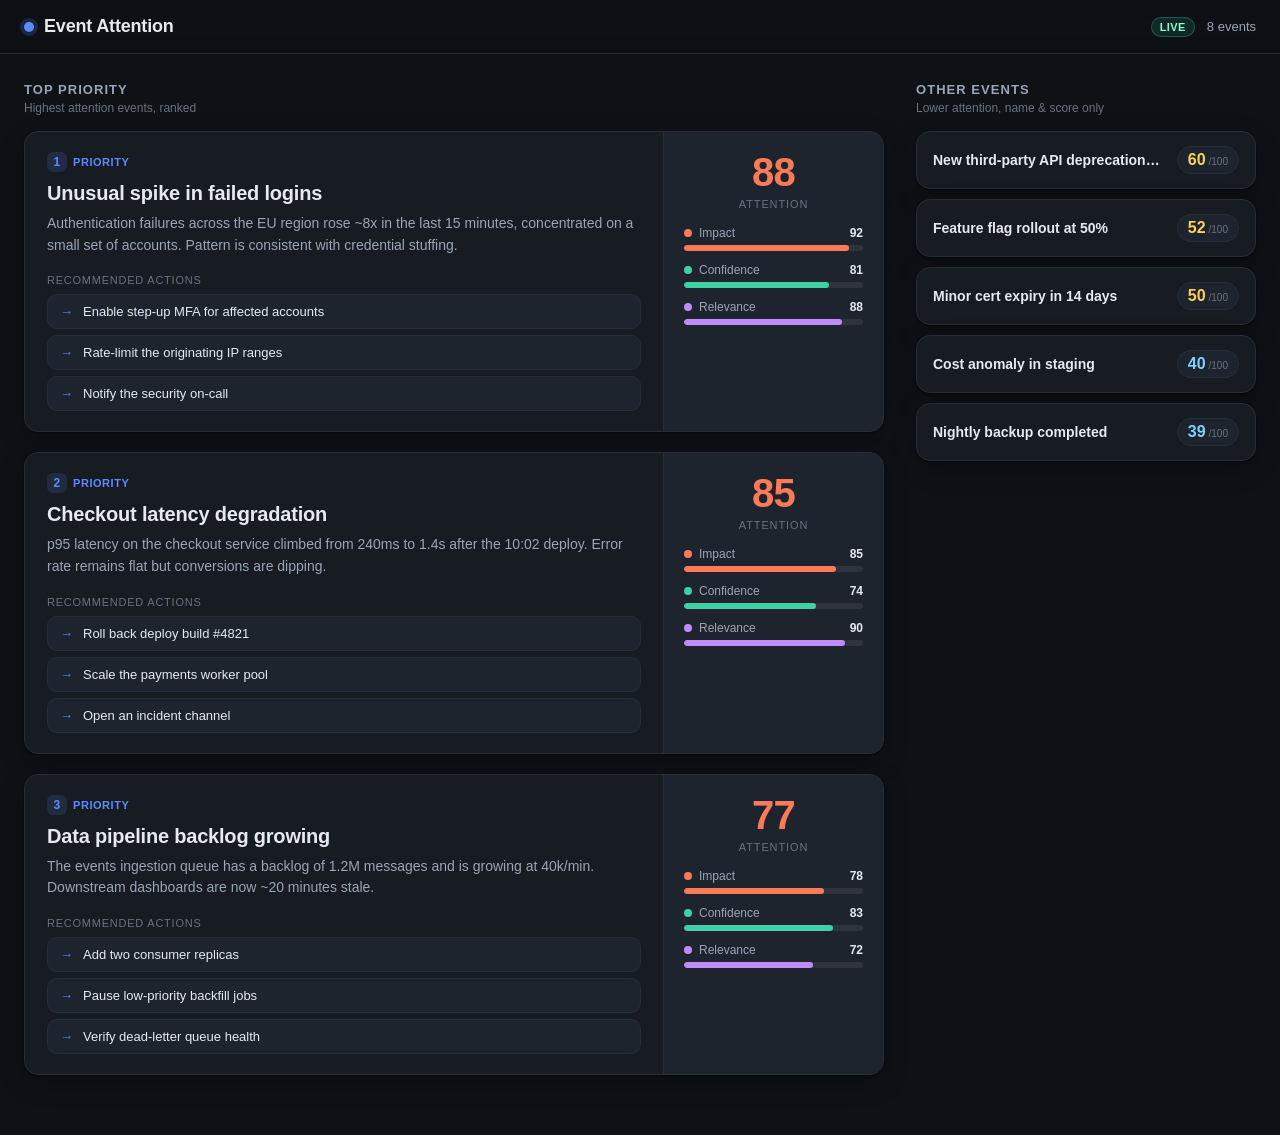
==== index.html @ 8ed77f53 "Add event attention dashboard UI skeleton - Two-column layout: top 3 events as big cards, rest as sm" ====
<!DOCTYPE html>
<html lang="en">
<head>
  <meta charset="UTF-8" />
  <meta name="viewport" content="width=device-width, initial-scale=1.0" />
  <title>Events — Attention Dashboard</title>
  <link rel="stylesheet" href="styles.css" />
</head>
<body>
  <header class="topbar">
    <div class="topbar__inner">
      <div class="brand">
        <span class="brand__dot"></span>
        <h1 class="brand__title">Event Attention</h1>
      </div>
      <div class="topbar__meta">
        <span class="chip">Live</span>
        <span class="topbar__count" id="eventCount">0 events</span>
      </div>
    </div>
  </header>

  <main class="layout" id="layout">
    <!-- Priority column: top 3 big cards -->
    <section class="priority" aria-label="Priority events">
      <div class="section-head">
        <h2 class="section-head__title">Top Priority</h2>
        <p class="section-head__sub">Highest attention events, ranked</p>
      </div>
      <div class="priority__list" id="priorityList">
        <!-- big cards injected here -->
      </div>
    </section>

    <!-- Minor column: smaller cards -->
    <aside class="minor" aria-label="Other events">
      <div class="section-head">
        <h2 class="section-head__title">Other Events</h2>
        <p class="section-head__sub">Lower attention, name &amp; score only</p>
      </div>
      <div class="minor__list" id="minorList">
        <!-- small cards injected here -->
      </div>
    </aside>
  </main>

  <script src="data.js"></script>
  <script src="app.js"></script>
</body>
</html>
---- styles.css ----
:root {
  --bg: #0e1116;
  --surface: #171b22;
  --surface-2: #1e242d;
  --border: #272e39;
  --text: #e6eaf0;
  --text-dim: #9aa5b5;
  --text-faint: #68727f;
  --accent: #5b8cff;

  /* sub-score hues */
  --impact: #ff7a59;
  --confidence: #3fd0a5;
  --relevance: #c08bff;

  --radius: 14px;
  --radius-sm: 10px;
  --gap: 20px;
  --shadow: 0 1px 2px rgba(0,0,0,.4), 0 8px 24px rgba(0,0,0,.25);
}

* { box-sizing: border-box; }

body {
  margin: 0;
  font-family: -apple-system, BlinkMacSystemFont, "Segoe UI", Roboto, Helvetica, Arial, sans-serif;
  background: var(--bg);
  color: var(--text);
  -webkit-font-smoothing: antialiased;
}

/* ---------- Top bar ---------- */
.topbar {
  position: sticky;
  top: 0;
  z-index: 10;
  background: rgba(14,17,22,.85);
  backdrop-filter: blur(10px);
  border-bottom: 1px solid var(--border);
}
.topbar__inner {
  max-width: 1280px;
  margin: 0 auto;
  padding: 16px 24px;
  display: flex;
  align-items: center;
  justify-content: space-between;
}
.brand { display: flex; align-items: center; gap: 10px; }
.brand__dot {
  width: 10px; height: 10px; border-radius: 50%;
  background: var(--accent);
  box-shadow: 0 0 0 4px rgba(91,140,255,.18);
}
.brand__title { font-size: 18px; font-weight: 650; margin: 0; letter-spacing: -.01em; }
.topbar__meta { display: flex; align-items: center; gap: 12px; }
.topbar__count { color: var(--text-dim); font-size: 13px; }
.chip {
  font-size: 11px; font-weight: 600; letter-spacing: .04em; text-transform: uppercase;
  color: #8affc9; background: rgba(63,208,165,.12);
  border: 1px solid rgba(63,208,165,.3);
  padding: 3px 8px; border-radius: 999px;
}

/* ---------- Layout ---------- */
.layout {
  max-width: 1280px;
  margin: 0 auto;
  padding: 28px 24px 60px;
  display: grid;
  grid-template-columns: 1fr 340px;
  gap: 32px;
  align-items: start;
}

.section-head { margin-bottom: 16px; }
.section-head__title { margin: 0; font-size: 13px; font-weight: 650; text-transform: uppercase; letter-spacing: .08em; color: var(--text-dim); }
.section-head__sub { margin: 4px 0 0; font-size: 12px; color: var(--text-faint); }

/* ---------- Priority big cards ---------- */
.priority__list { display: flex; flex-direction: column; gap: var(--gap); }

.card {
  background: var(--surface);
  border: 1px solid var(--border);
  border-radius: var(--radius);
  box-shadow: var(--shadow);
}

.card--big {
  display: grid;
  grid-template-columns: 1fr 220px;
  overflow: hidden;
}
.card--big:hover { border-color: #3a4556; }

.card__main { padding: 20px 22px; min-width: 0; }
.card__rank {
  display: inline-flex; align-items: center; gap: 6px;
  font-size: 11px; font-weight: 700; letter-spacing: .05em;
  color: var(--accent); margin-bottom: 10px;
}
.card__rank-num {
  width: 20px; height: 20px; border-radius: 6px;
  display: grid; place-items: center;
  background: rgba(91,140,255,.14); color: var(--accent);
  font-size: 12px;
}
.card__title { margin: 0 0 8px; font-size: 20px; font-weight: 650; letter-spacing: -.01em; }
.card__summary { margin: 0; font-size: 14px; line-height: 1.55; color: var(--text-dim); }

.actions { margin-top: 18px; }
.actions__label { font-size: 11px; text-transform: uppercase; letter-spacing: .07em; color: var(--text-faint); margin-bottom: 8px; }
.actions__list { list-style: none; margin: 0; padding: 0; display: flex; flex-direction: column; gap: 6px; }
.actions__item {
  display: flex; align-items: center; gap: 10px;
  font-size: 13px; color: var(--text);
  background: var(--surface-2);
  border: 1px solid var(--border);
  border-radius: var(--radius-sm);
  padding: 9px 12px;
}
.actions__item::before {
  content: "→"; color: var(--accent); font-weight: 700; flex: none;
}

/* ---------- Attention panel ---------- */
.attention {
  background: var(--surface-2);
  border-left: 1px solid var(--border);
  padding: 20px;
  display: flex;
  flex-direction: column;
  gap: 16px;
}
.attention__score { text-align: center; }
.attention__value { font-size: 40px; font-weight: 700; line-height: 1; letter-spacing: -.02em; }
.attention__label { font-size: 11px; text-transform: uppercase; letter-spacing: .08em; color: var(--text-faint); margin-top: 6px; }

.subscores { display: flex; flex-direction: column; gap: 12px; }
.subscore__row { display: flex; align-items: center; justify-content: space-between; font-size: 12px; margin-bottom: 5px; }
.subscore__name { color: var(--text-dim); display: flex; align-items: center; gap: 7px; }
.subscore__dot { width: 8px; height: 8px; border-radius: 50%; }
.subscore__val { font-variant-numeric: tabular-nums; color: var(--text); font-weight: 600; }
.subscore__track { height: 6px; border-radius: 999px; background: rgba(255,255,255,.07); overflow: hidden; }
.subscore__fill { height: 100%; border-radius: 999px; }

.dot-impact { background: var(--impact); }
.dot-confidence { background: var(--confidence); }
.dot-relevance { background: var(--relevance); }
.fill-impact { background: var(--impact); }
.fill-confidence { background: var(--confidence); }
.fill-relevance { background: var(--relevance); }

/* ---------- Minor small cards ---------- */
.minor__list { display: flex; flex-direction: column; gap: 10px; }
.card--small {
  display: flex;
  align-items: center;
  justify-content: space-between;
  gap: 14px;
  padding: 14px 16px;
}
.card--small:hover { border-color: #3a4556; }
.card--small__name { font-size: 14px; font-weight: 550; min-width: 0; overflow: hidden; text-overflow: ellipsis; white-space: nowrap; }
.card--small__score {
  flex: none;
  display: inline-flex; align-items: baseline; gap: 3px;
  font-weight: 700; font-size: 16px;
  padding: 4px 10px; border-radius: 999px;
  background: var(--surface-2);
  border: 1px solid var(--border);
}
.card--small__score small { font-size: 10px; color: var(--text-faint); font-weight: 500; }

/* score tone by band */
.tone-high { color: #ff7a59; }
.tone-mid { color: #ffcf5b; }
.tone-low { color: #7fd0ff; }

/* ---------- Responsive ---------- */
@media (max-width: 900px) {
  .layout { grid-template-columns: 1fr; }
  .card--big { grid-template-columns: 1fr; }
  .attention { border-left: none; border-top: 1px solid var(--border); }
  .minor { order: -1; }
}
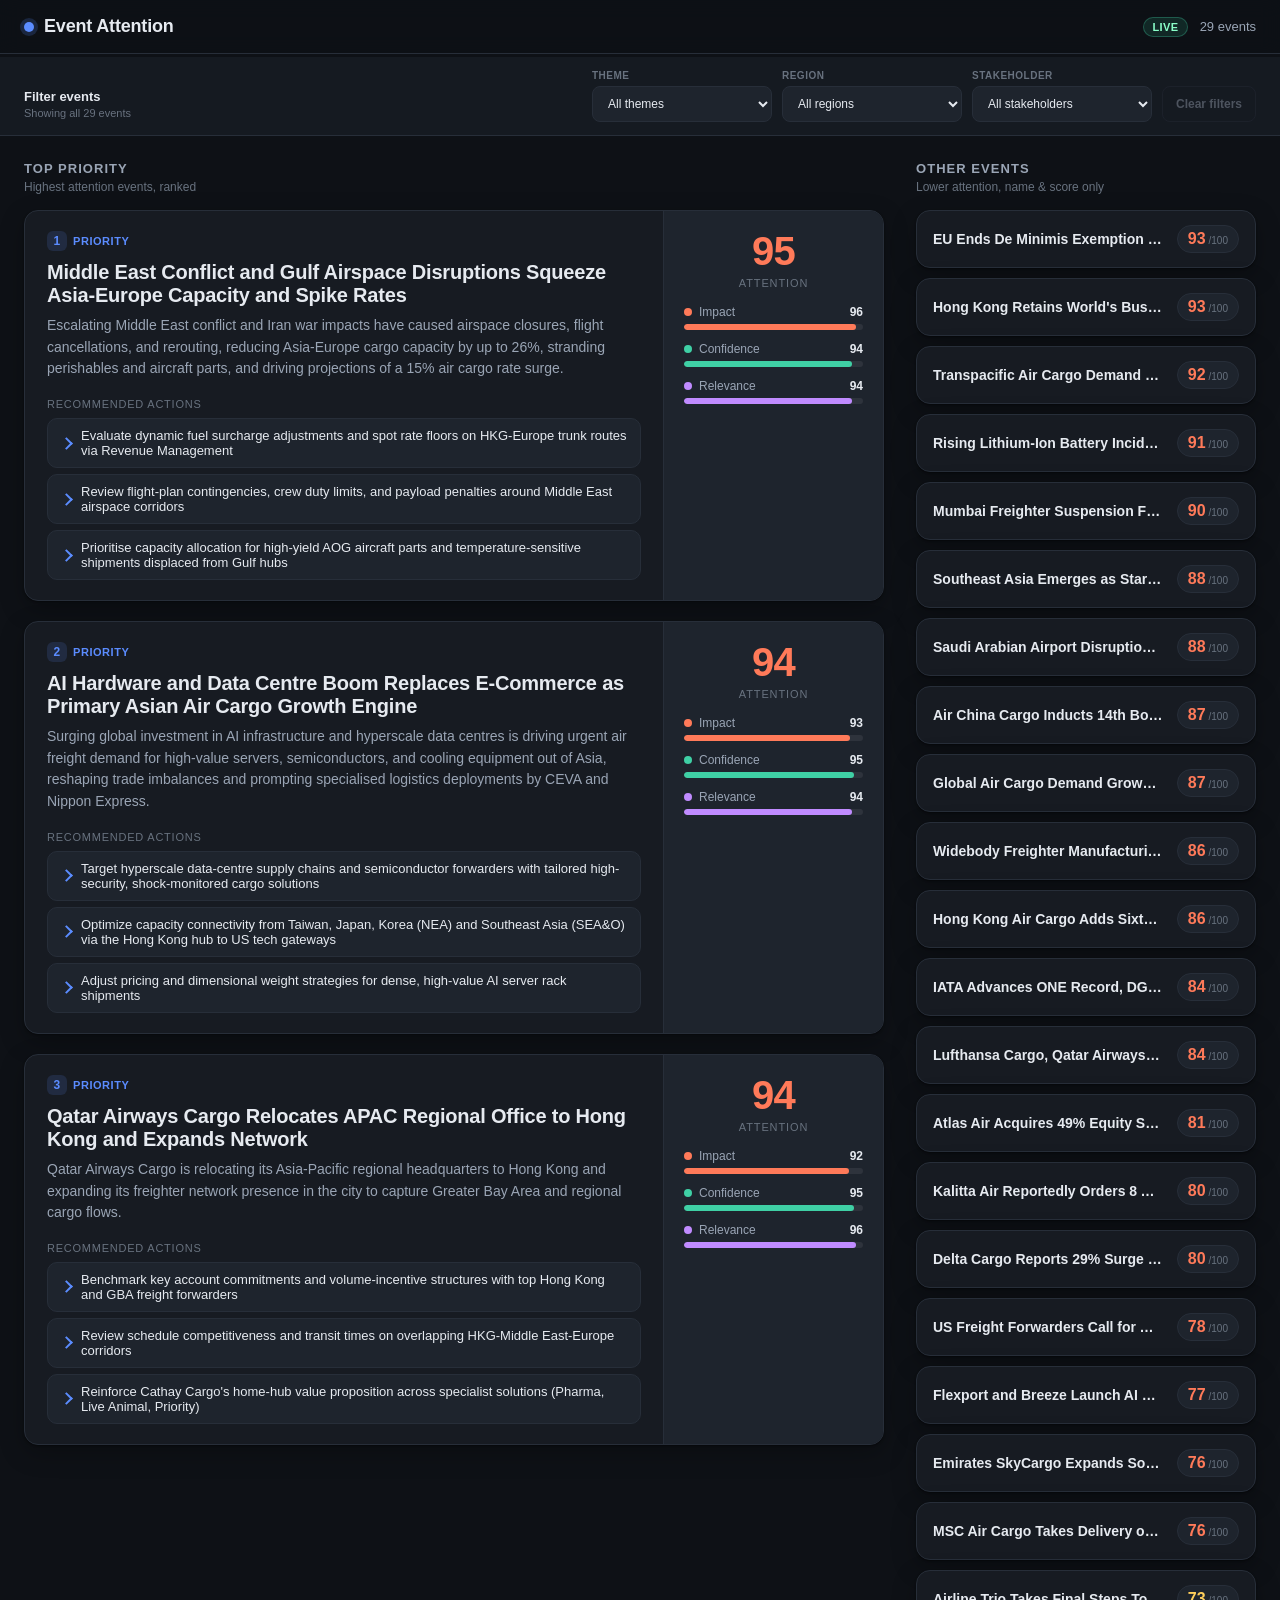
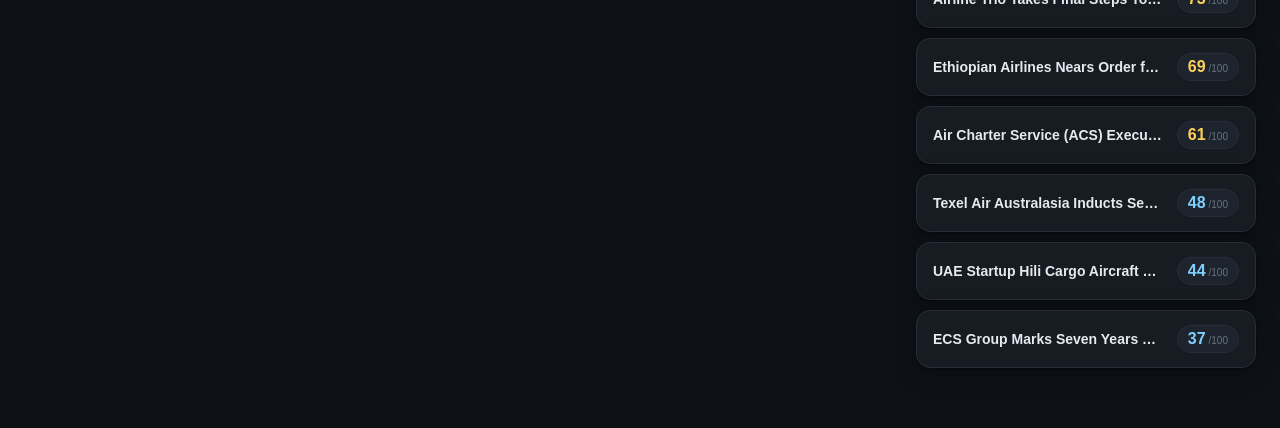
==== commit d7faa161: "Add dashboard filters and region tags" ====
--- a/index.html
+++ b/index.html
@@ -19,6 +19,36 @@
       </div>
     </div>
   </header>
+
+  <section class="filterbar" aria-label="Filter events">
+    <div class="filterbar__inner">
+      <div class="filterbar__heading">
+        <span class="filterbar__label">Filter events</span>
+        <span class="filterbar__result" id="filterResult">Showing all events</span>
+      </div>
+      <div class="filterbar__controls">
+        <label class="filter-control">
+          <span class="filter-control__label">Theme</span>
+          <select class="filter-control__select" id="themeFilter">
+            <option value="">All themes</option>
+          </select>
+        </label>
+        <label class="filter-control">
+          <span class="filter-control__label">Region</span>
+          <select class="filter-control__select" id="regionFilter">
+            <option value="">All regions</option>
+          </select>
+        </label>
+        <label class="filter-control">
+          <span class="filter-control__label">Stakeholder</span>
+          <select class="filter-control__select" id="stakeholderFilter">
+            <option value="">All stakeholders</option>
+          </select>
+        </label>
+        <button class="filter-reset" id="filterReset" type="button" disabled>Clear filters</button>
+      </div>
+    </div>
+  </section>
 
   <main class="layout" id="layout">
     <!-- Priority column: top 3 big cards -->
--- a/styles.css
+++ b/styles.css
@@ -121,7 +121,14 @@
   padding: 9px 12px;
 }
 .actions__item::before {
-  content: "→"; color: var(--accent); font-weight: 700; flex: none;
+  content: "";
+  width: 7px;
+  height: 7px;
+  margin-left: 2px;
+  border-top: 2px solid var(--accent);
+  border-right: 2px solid var(--accent);
+  transform: rotate(45deg);
+  flex: none;
 }
 
 /* ---------- Attention panel ---------- */
@@ -185,3 +192,366 @@
   .attention { border-left: none; border-top: 1px solid var(--border); }
   .minor { order: -1; }
 }
+
+/* ---------- Clickable event cards ---------- */
+.card--clickable {
+  color: inherit;
+  text-decoration: none;
+  cursor: pointer;
+  transition: border-color .18s ease, transform .18s ease, box-shadow .18s ease;
+}
+.card--clickable:hover {
+  transform: translateY(-2px);
+  box-shadow: 0 2px 4px rgba(0,0,0,.4), 0 12px 30px rgba(0,0,0,.3);
+}
+.card--clickable:focus-visible,
+.back-link:focus-visible,
+.brand--link:focus-visible,
+.source-link:focus-visible,
+.detail-button:focus-visible {
+  outline: 2px solid var(--accent);
+  outline-offset: 3px;
+}
+.brand--link { color: inherit; text-decoration: none; }
+.back-link {
+  color: var(--text-dim);
+  font-size: 13px;
+  font-weight: 600;
+  text-decoration: none;
+}
+.back-link:hover { color: var(--text); }
+
+/* ---------- Event detail page ---------- */
+.detail-page { min-height: 100vh; }
+.detail-layout {
+  max-width: 1180px;
+  margin: 0 auto;
+  padding: 40px 24px 72px;
+}
+.detail-card {
+  display: grid;
+  grid-template-columns: minmax(0, 1fr) 240px;
+  overflow: hidden;
+  background: var(--surface);
+  border: 1px solid var(--border);
+  border-radius: var(--radius);
+  box-shadow: var(--shadow);
+}
+.detail-content { padding: 34px 38px 38px; min-width: 0; }
+.detail-event-id {
+  margin: 0 0 10px;
+  color: var(--accent);
+  font-size: 11px;
+  font-weight: 700;
+  letter-spacing: .09em;
+  text-transform: uppercase;
+}
+.detail-title {
+  margin: 0;
+  max-width: 900px;
+  font-size: clamp(26px, 3vw, 38px);
+  line-height: 1.16;
+  letter-spacing: -.025em;
+}
+.detail-summary {
+  margin: 16px 0 0;
+  max-width: 850px;
+  color: var(--text-dim);
+  font-size: 16px;
+  line-height: 1.65;
+}
+.detail-columns {
+  display: grid;
+  grid-template-columns: repeat(2, minmax(0, 1fr));
+  gap: 34px;
+  margin-top: 34px;
+}
+.detail-section--wide { margin-top: 30px; }
+.detail-section__title {
+  margin: 0 0 13px;
+  color: var(--text);
+  font-size: 16px;
+  font-weight: 650;
+  letter-spacing: -.01em;
+}
+.detail-list,
+.source-list {
+  display: flex;
+  flex-direction: column;
+  gap: 10px;
+  margin: 0;
+  padding: 0;
+  list-style: none;
+}
+.detail-list__item {
+  position: relative;
+  padding-left: 25px;
+  color: var(--text-dim);
+  font-size: 14px;
+  line-height: 1.5;
+}
+.detail-list__item::before {
+  content: "";
+  position: absolute;
+}
+.detail-list--checks .detail-list__item::before {
+  left: 4px;
+  top: .08em;
+  width: 6px;
+  height: 10px;
+  border-right: 2px solid var(--accent);
+  border-bottom: 2px solid var(--accent);
+  transform: rotate(45deg);
+}
+.detail-list--actions .detail-list__item::before {
+  left: 1px;
+  top: .38em;
+  width: 7px;
+  height: 7px;
+  border-top: 2px solid var(--accent);
+  border-right: 2px solid var(--accent);
+  transform: rotate(45deg);
+}
+.stakeholder-tags { display: flex; flex-wrap: wrap; gap: 8px; }
+.stakeholder-tag {
+  padding: 6px 10px;
+  color: #bff9e8;
+  background: rgba(63,208,165,.12);
+  border: 1px solid rgba(63,208,165,.28);
+  border-radius: 999px;
+  font-size: 12px;
+  font-weight: 600;
+}
+.source-list { gap: 8px; }
+.source-list__item { line-height: 1.4; }
+.source-link {
+  color: #8eb0ff;
+  font-size: 14px;
+  text-decoration-color: rgba(142,176,255,.45);
+  text-underline-offset: 3px;
+}
+.source-link:hover { color: #b5caff; }
+.detail-scores {
+  padding: 28px 22px;
+  background: var(--surface-2);
+  border-left: 1px solid var(--border);
+}
+.detail-scores__heading {
+  padding-bottom: 10px;
+  color: var(--text-dim);
+  border-bottom: 1px solid var(--border);
+  font-size: 12px;
+  font-weight: 700;
+  letter-spacing: .08em;
+  text-align: center;
+  text-transform: uppercase;
+}
+.detail-scores__attention {
+  padding: 16px 0 24px;
+  color: var(--text);
+  font-size: 58px;
+  font-weight: 750;
+  line-height: 1;
+  letter-spacing: -.04em;
+  text-align: center;
+}
+.detail-score-row {
+  display: grid;
+  grid-template-columns: 1fr auto;
+  align-items: center;
+  gap: 12px;
+  margin-top: 14px;
+}
+.detail-score-row__label {
+  padding: 6px 9px;
+  border-radius: 6px;
+  color: #fff;
+  font-size: 11px;
+  font-weight: 700;
+  text-align: center;
+}
+.detail-score-row__label--impact { background: #2e8b83; }
+.detail-score-row__label--relevance { background: #9f2940; }
+.detail-score-row__label--confidence { background: #a8925e; }
+.detail-score-row__value {
+  min-width: 34px;
+  font-size: 25px;
+  font-variant-numeric: tabular-nums;
+  text-align: right;
+}
+.detail-empty {
+  display: block;
+  padding: 38px;
+}
+.detail-button {
+  display: inline-flex;
+  margin-top: 22px;
+  padding: 10px 14px;
+  color: #fff;
+  background: var(--accent);
+  border-radius: 8px;
+  font-size: 13px;
+  font-weight: 650;
+  text-decoration: none;
+}
+
+@media (max-width: 760px) {
+  .detail-layout { padding: 24px 16px 48px; }
+  .detail-card { grid-template-columns: 1fr; }
+  .detail-content { padding: 26px 22px 30px; }
+  .detail-columns { grid-template-columns: 1fr; gap: 26px; }
+  .detail-scores {
+    border-top: 1px solid var(--border);
+    border-left: none;
+  }
+  .detail-scores__attention { font-size: 50px; }
+}
+
+/* ---------- Dashboard filters ---------- */
+.filterbar {
+  position: sticky;
+  top: 57px;
+  z-index: 9;
+  background: rgba(23,27,34,.94);
+  border-bottom: 1px solid var(--border);
+  backdrop-filter: blur(10px);
+}
+.filterbar__inner {
+  max-width: 1280px;
+  margin: 0 auto;
+  padding: 13px 24px;
+  display: flex;
+  align-items: end;
+  justify-content: space-between;
+  gap: 24px;
+}
+.filterbar__heading {
+  display: flex;
+  flex-direction: column;
+  gap: 3px;
+  flex: none;
+  padding-bottom: 3px;
+}
+.filterbar__label {
+  color: var(--text);
+  font-size: 13px;
+  font-weight: 650;
+}
+.filterbar__result {
+  color: var(--text-faint);
+  font-size: 11px;
+}
+.filterbar__controls {
+  display: flex;
+  align-items: end;
+  justify-content: flex-end;
+  gap: 10px;
+  min-width: 0;
+}
+.filter-control {
+  display: flex;
+  flex-direction: column;
+  gap: 5px;
+}
+.filter-control__label {
+  color: var(--text-faint);
+  font-size: 10px;
+  font-weight: 650;
+  letter-spacing: .05em;
+  text-transform: uppercase;
+}
+.filter-control__select {
+  width: 180px;
+  height: 36px;
+  padding: 0 32px 0 11px;
+  color: var(--text);
+  background: var(--surface-2);
+  border: 1px solid var(--border);
+  border-radius: 8px;
+  font: inherit;
+  font-size: 12px;
+}
+.filter-control__select:hover { border-color: #3a4556; }
+.filter-control__select:focus-visible,
+.filter-reset:focus-visible {
+  outline: 2px solid var(--accent);
+  outline-offset: 2px;
+}
+.filter-reset {
+  height: 36px;
+  padding: 0 13px;
+  color: var(--text-dim);
+  background: transparent;
+  border: 1px solid var(--border);
+  border-radius: 8px;
+  font-size: 12px;
+  font-weight: 600;
+  cursor: pointer;
+}
+.filter-reset:hover:not(:disabled) {
+  color: var(--text);
+  border-color: #3a4556;
+}
+.filter-reset:disabled {
+  opacity: .42;
+  cursor: default;
+}
+.filter-empty {
+  margin: 0;
+  padding: 28px;
+  color: var(--text-dim);
+  background: var(--surface);
+  border: 1px solid var(--border);
+  border-radius: var(--radius);
+  text-align: center;
+}
+
+/* ---------- Detail region tags ---------- */
+.detail-regions {
+  display: flex;
+  align-items: center;
+  flex-wrap: wrap;
+  gap: 10px;
+  margin-top: 20px;
+}
+.detail-regions__label {
+  color: var(--text-faint);
+  font-size: 10px;
+  font-weight: 700;
+  letter-spacing: .07em;
+  text-transform: uppercase;
+}
+.region-tags { display: flex; flex-wrap: wrap; gap: 7px; }
+.region-tag {
+  padding: 5px 9px;
+  color: #b8caff;
+  background: rgba(91,140,255,.11);
+  border: 1px solid rgba(91,140,255,.28);
+  border-radius: 999px;
+  font-size: 11px;
+  font-weight: 650;
+}
+
+@media (max-width: 1050px) {
+  .filterbar__inner { align-items: stretch; flex-direction: column; gap: 10px; }
+  .filterbar__heading { flex-direction: row; align-items: baseline; justify-content: space-between; }
+  .filterbar__controls { justify-content: stretch; }
+  .filter-control { flex: 1; min-width: 0; }
+  .filter-control__select { width: 100%; }
+}
+
+@media (max-width: 680px) {
+  .filterbar { position: static; }
+  .filterbar__controls { display: grid; grid-template-columns: 1fr 1fr; }
+  .filter-control:last-of-type { grid-column: 1 / -1; }
+  .filter-reset { grid-column: 1 / -1; }
+}
+
+/* Keep long event titles from widening responsive grid tracks. */
+.priority,
+.minor,
+.card--big { min-width: 0; }
+
+@media (max-width: 900px) {
+  .layout { grid-template-columns: minmax(0, 1fr); }
+}
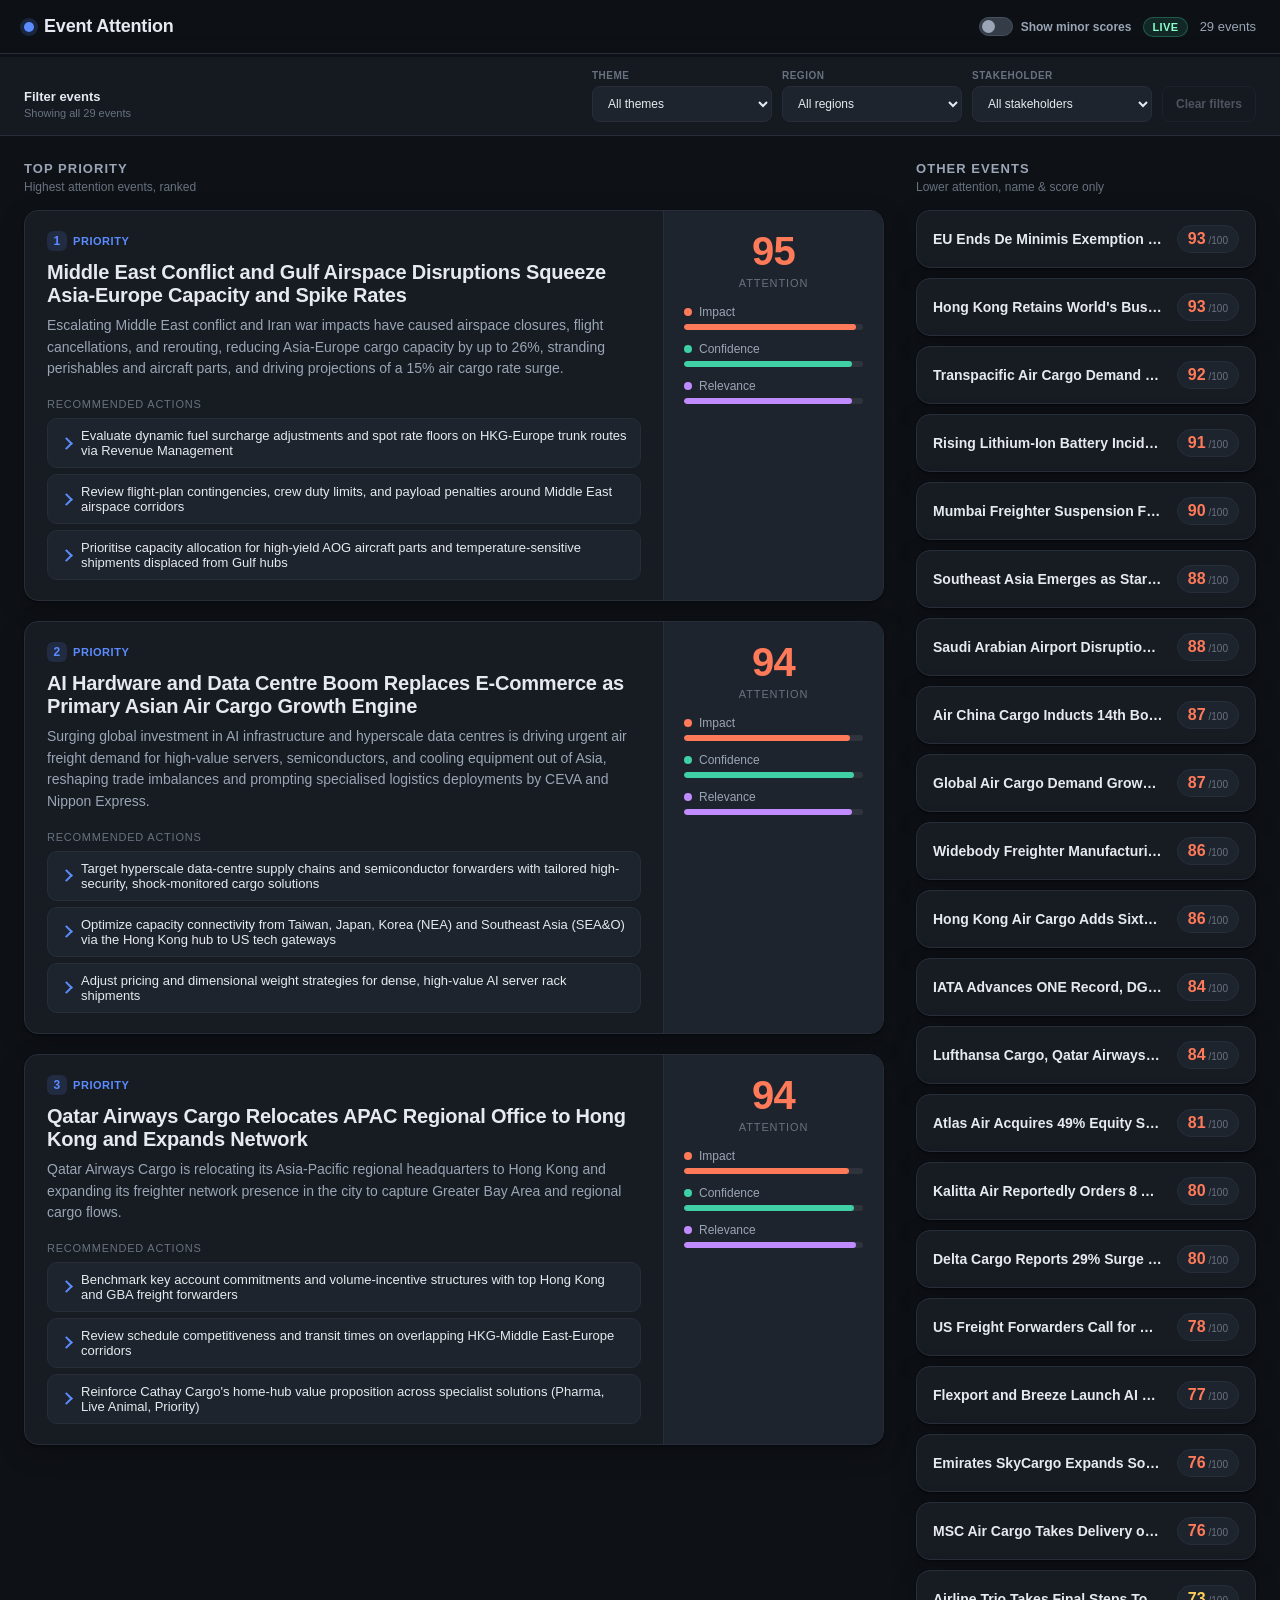
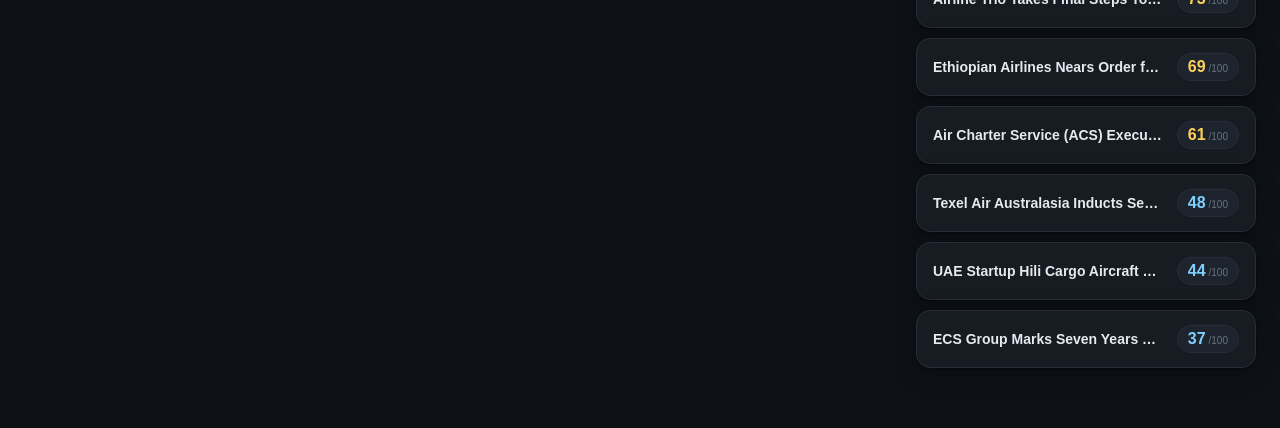
==== commit 451caa9f: "Add minor score display toggle" ====
--- a/index.html
+++ b/index.html
@@ -14,6 +14,11 @@
         <h1 class="brand__title">Event Attention</h1>
       </div>
       <div class="topbar__meta">
+        <label class="score-toggle">
+          <input class="score-toggle__input" id="minorScoreToggle" type="checkbox" aria-label="Show minor scores" />
+          <span class="score-toggle__switch" aria-hidden="true"></span>
+          <span class="score-toggle__label">Show minor scores</span>
+        </label>
         <span class="chip">Live</span>
         <span class="topbar__count" id="eventCount">0 events</span>
       </div>
@@ -75,6 +80,7 @@
   </main>
 
   <script src="data.js"></script>
+  <script src="preferences.js"></script>
   <script src="app.js"></script>
 </body>
 </html>
--- a/styles.css
+++ b/styles.css
@@ -555,3 +555,321 @@
 @media (max-width: 900px) {
   .layout { grid-template-columns: minmax(0, 1fr); }
 }
+
+/* ---------- Event feedback ---------- */
+.feedback-entry {
+  display: flex;
+  align-items: center;
+  flex-wrap: wrap;
+  gap: 12px;
+  margin-top: 22px;
+}
+.feedback-trigger {
+  min-height: 38px;
+  padding: 0 15px;
+  color: #fff;
+  background: var(--accent);
+  border: 0;
+  border-radius: 8px;
+  font: inherit;
+  font-size: 13px;
+  font-weight: 650;
+  cursor: pointer;
+  transition: background .18s ease, transform .18s ease;
+}
+.feedback-trigger:hover { background: #729cff; transform: translateY(-1px); }
+.feedback-trigger:focus-visible,
+.feedback-button:focus-visible,
+.feedback-score__range:focus-visible,
+.feedback-comment__input:focus-visible {
+  outline: 2px solid var(--accent);
+  outline-offset: 3px;
+}
+.feedback-entry__status {
+  color: var(--confidence);
+  font-size: 12px;
+}
+.feedback-dialog {
+  width: min(820px, calc(100vw - 32px));
+  max-height: calc(100vh - 40px);
+  margin: auto;
+  padding: 0;
+  overflow: auto;
+  color: var(--text);
+  background: var(--surface);
+  border: 1px solid #3a4556;
+  border-radius: 16px;
+  box-shadow: 0 24px 80px rgba(0,0,0,.65);
+}
+.feedback-dialog::backdrop {
+  background: rgba(5,8,12,.78);
+  backdrop-filter: blur(4px);
+}
+.feedback-form { padding: 30px; }
+.feedback-form__header { margin-bottom: 26px; }
+.feedback-form__eyebrow {
+  display: block;
+  margin-bottom: 7px;
+  color: var(--accent);
+  font-size: 10px;
+  font-weight: 750;
+  letter-spacing: .09em;
+  text-transform: uppercase;
+}
+.feedback-form__title {
+  margin: 0;
+  font-size: 24px;
+  line-height: 1.25;
+  letter-spacing: -.015em;
+}
+.feedback-form__helper {
+  margin: 8px 0 0;
+  color: var(--text-dim);
+  font-size: 13px;
+  line-height: 1.5;
+}
+.feedback-score-grid {
+  display: grid;
+  grid-template-columns: repeat(3, minmax(0, 1fr));
+  gap: 16px;
+}
+.feedback-score {
+  --slider-color: var(--accent);
+  display: flex;
+  flex-direction: column;
+  gap: 18px;
+  min-width: 0;
+  padding: 16px;
+  background: var(--surface-2);
+  border: 1px solid var(--border);
+  border-radius: 10px;
+}
+.feedback-score--impact { --slider-color: #2e9a91; }
+.feedback-score--relevance { --slider-color: #c22d49; }
+.feedback-score--confidence { --slider-color: #b59d65; }
+.feedback-score__heading {
+  display: flex;
+  align-items: center;
+  justify-content: space-between;
+  gap: 10px;
+}
+.feedback-score__label {
+  padding: 5px 9px;
+  color: #fff;
+  background: var(--slider-color);
+  border-radius: 6px;
+  font-size: 11px;
+  font-weight: 700;
+}
+.feedback-score__value {
+  color: var(--text);
+  font-size: 22px;
+  font-weight: 750;
+  font-variant-numeric: tabular-nums;
+}
+.feedback-score__range {
+  --slider-progress: 50%;
+  width: 100%;
+  height: 7px;
+  margin: 4px 0;
+  appearance: none;
+  background: linear-gradient(
+    to right,
+    var(--slider-color) 0,
+    var(--slider-color) var(--slider-progress),
+    #343c48 var(--slider-progress),
+    #343c48 100%
+  );
+  border-radius: 999px;
+  cursor: pointer;
+}
+.feedback-score__range::-webkit-slider-thumb {
+  width: 19px;
+  height: 19px;
+  appearance: none;
+  background: #fff;
+  border: 3px solid var(--slider-color);
+  border-radius: 50%;
+  box-shadow: 0 2px 8px rgba(0,0,0,.35);
+}
+.feedback-score__range::-moz-range-thumb {
+  width: 15px;
+  height: 15px;
+  background: #fff;
+  border: 3px solid var(--slider-color);
+  border-radius: 50%;
+  box-shadow: 0 2px 8px rgba(0,0,0,.35);
+}
+.feedback-comment {
+  display: grid;
+  grid-template-columns: 1fr auto;
+  gap: 7px 12px;
+  margin-top: 24px;
+}
+.feedback-comment__label {
+  color: var(--text);
+  font-size: 13px;
+  font-weight: 650;
+}
+.feedback-comment__hint {
+  color: var(--text-faint);
+  font-size: 11px;
+}
+.feedback-comment__input {
+  grid-column: 1 / -1;
+  width: 100%;
+  min-height: 112px;
+  padding: 12px 13px;
+  resize: vertical;
+  color: var(--text);
+  background: var(--surface-2);
+  border: 1px solid var(--border);
+  border-radius: 9px;
+  font: inherit;
+  font-size: 13px;
+  line-height: 1.5;
+}
+.feedback-comment__input::placeholder { color: var(--text-faint); }
+.feedback-form__actions {
+  display: flex;
+  justify-content: flex-end;
+  gap: 10px;
+  margin-top: 24px;
+  padding-top: 20px;
+  border-top: 1px solid var(--border);
+}
+.feedback-button {
+  min-height: 40px;
+  padding: 0 16px;
+  border-radius: 8px;
+  font: inherit;
+  font-size: 13px;
+  font-weight: 650;
+  cursor: pointer;
+}
+.feedback-button--cancel {
+  color: var(--text-dim);
+  background: transparent;
+  border: 1px solid var(--border);
+}
+.feedback-button--cancel:hover { color: var(--text); border-color: #3a4556; }
+.feedback-button--submit {
+  color: #fff;
+  background: var(--accent);
+  border: 1px solid var(--accent);
+}
+.feedback-button--submit:hover { background: #729cff; }
+
+@media (max-width: 700px) {
+  .feedback-form { padding: 24px 20px; }
+  .feedback-score-grid { grid-template-columns: 1fr; }
+  .feedback-score { gap: 13px; }
+  .feedback-form__actions { flex-direction: column-reverse; }
+  .feedback-button { width: 100%; }
+}
+
+/* ---------- Minor score display toggle ---------- */
+.topbar__actions {
+  display: flex;
+  align-items: center;
+  gap: 20px;
+}
+.score-toggle {
+  display: inline-flex;
+  align-items: center;
+  gap: 8px;
+  color: var(--text-dim);
+  font-size: 12px;
+  font-weight: 600;
+  white-space: nowrap;
+  cursor: pointer;
+  user-select: none;
+}
+.score-toggle__input {
+  position: absolute;
+  width: 1px;
+  height: 1px;
+  margin: -1px;
+  overflow: hidden;
+  clip: rect(0 0 0 0);
+  clip-path: inset(50%);
+}
+.score-toggle__switch {
+  position: relative;
+  width: 34px;
+  height: 19px;
+  flex: none;
+  background: #343c48;
+  border: 1px solid #46505e;
+  border-radius: 999px;
+  transition: background .18s ease, border-color .18s ease;
+}
+.score-toggle__switch::after {
+  content: "";
+  position: absolute;
+  top: 2px;
+  left: 2px;
+  width: 13px;
+  height: 13px;
+  background: var(--text-dim);
+  border-radius: 50%;
+  transition: transform .18s ease, background .18s ease;
+}
+.score-toggle__input:checked + .score-toggle__switch {
+  background: rgba(91,140,255,.3);
+  border-color: var(--accent);
+}
+.score-toggle__input:checked + .score-toggle__switch::after {
+  background: #fff;
+  transform: translateX(15px);
+}
+.score-toggle__input:focus-visible + .score-toggle__switch {
+  outline: 2px solid var(--accent);
+  outline-offset: 3px;
+}
+.score-toggle:hover { color: var(--text); }
+
+/* Bars remain visible. The toggle controls only their numeric values. */
+.subscore__val,
+.detail-score-row__value {
+  visibility: hidden;
+  opacity: 0;
+  transition: opacity .16s ease;
+}
+.show-minor-scores .subscore__val,
+.show-minor-scores .detail-score-row__value {
+  visibility: visible;
+  opacity: 1;
+}
+
+/* ---------- Detail score bars ---------- */
+.detail-score-row__track {
+  grid-column: 1 / -1;
+  height: 6px;
+  overflow: hidden;
+  background: rgba(255,255,255,.07);
+  border-radius: 999px;
+}
+.detail-score-row__fill {
+  height: 100%;
+  border-radius: inherit;
+}
+.detail-score-row__fill--impact { background: #2e8b83; }
+.detail-score-row__fill--relevance { background: #9f2940; }
+.detail-score-row__fill--confidence { background: #a8925e; }
+
+@media (max-width: 520px) {
+  .topbar__inner { padding-inline: 16px; }
+  .topbar__actions { gap: 12px; }
+  .score-toggle__label {
+    position: absolute;
+    width: 1px;
+    height: 1px;
+    margin: -1px;
+    overflow: hidden;
+    clip: rect(0 0 0 0);
+    clip-path: inset(50%);
+  }
+  .topbar__meta { gap: 8px; }
+  .chip { display: none; }
+}
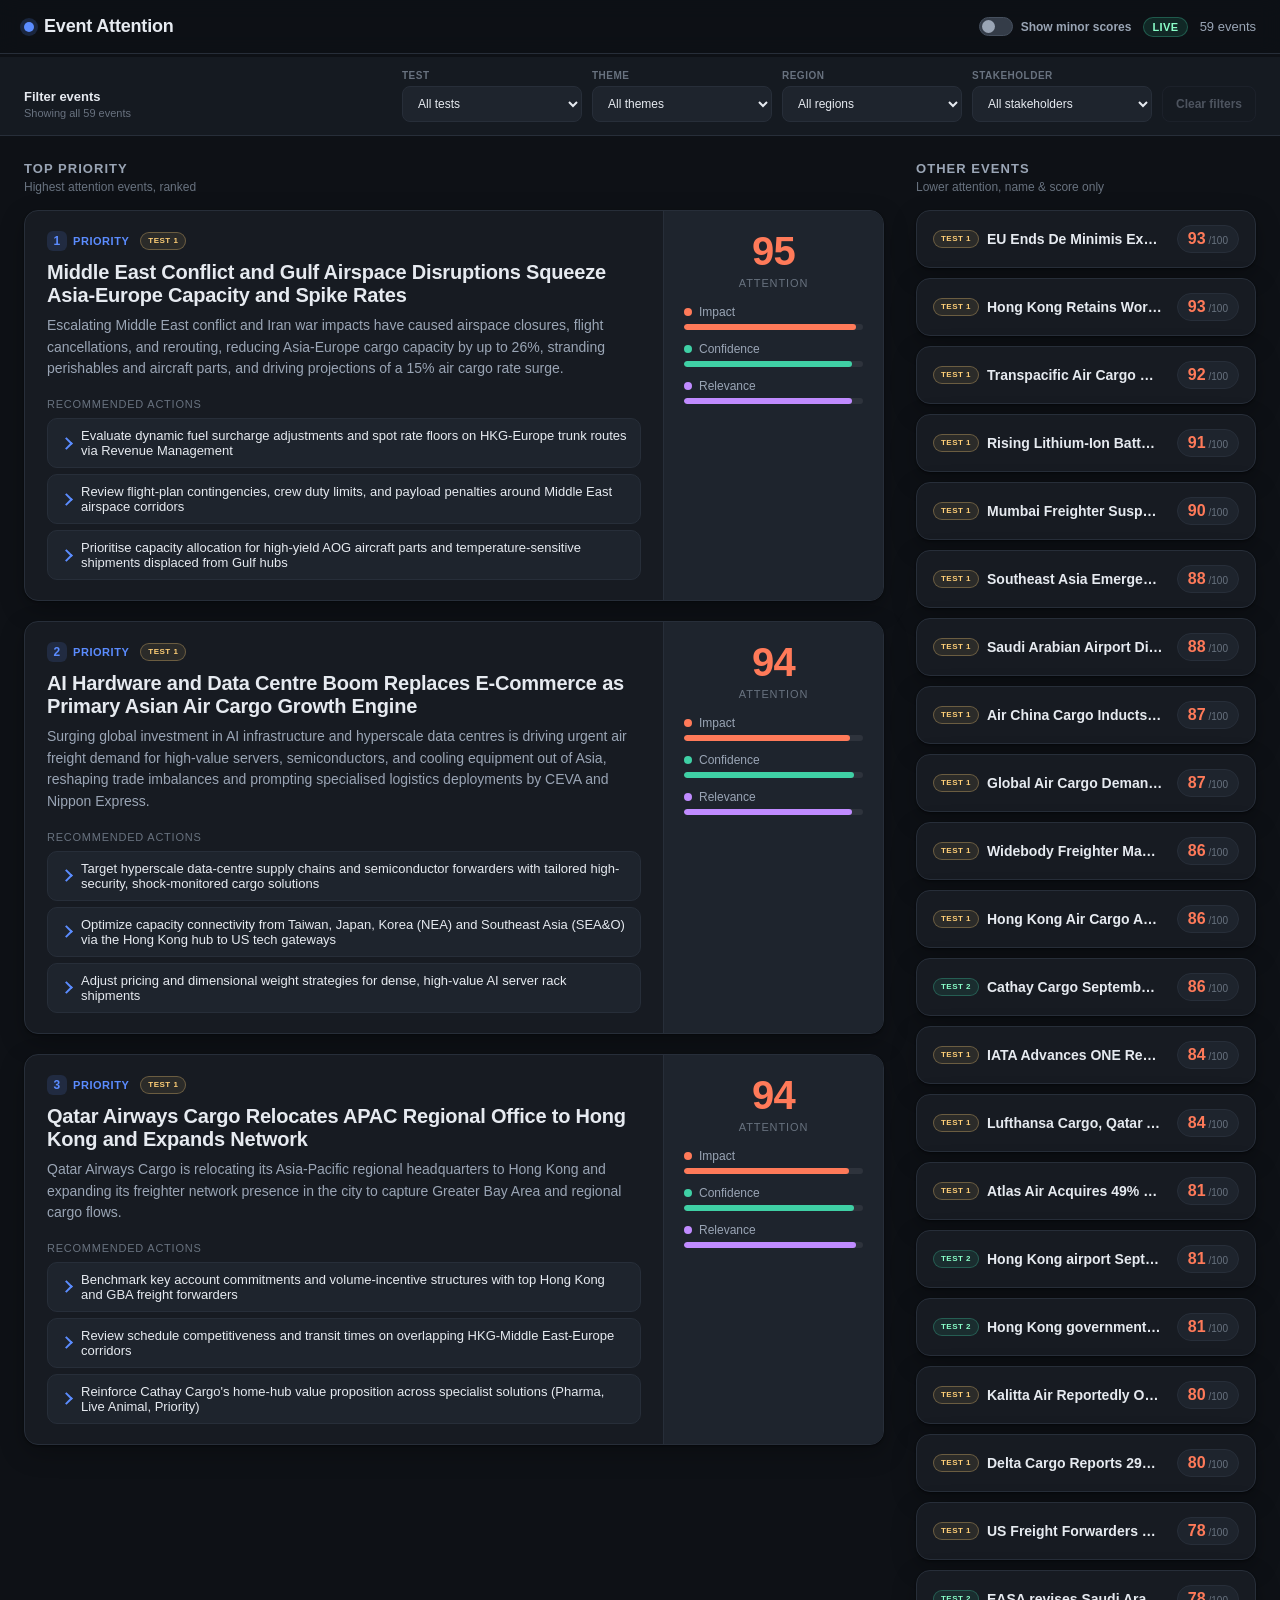
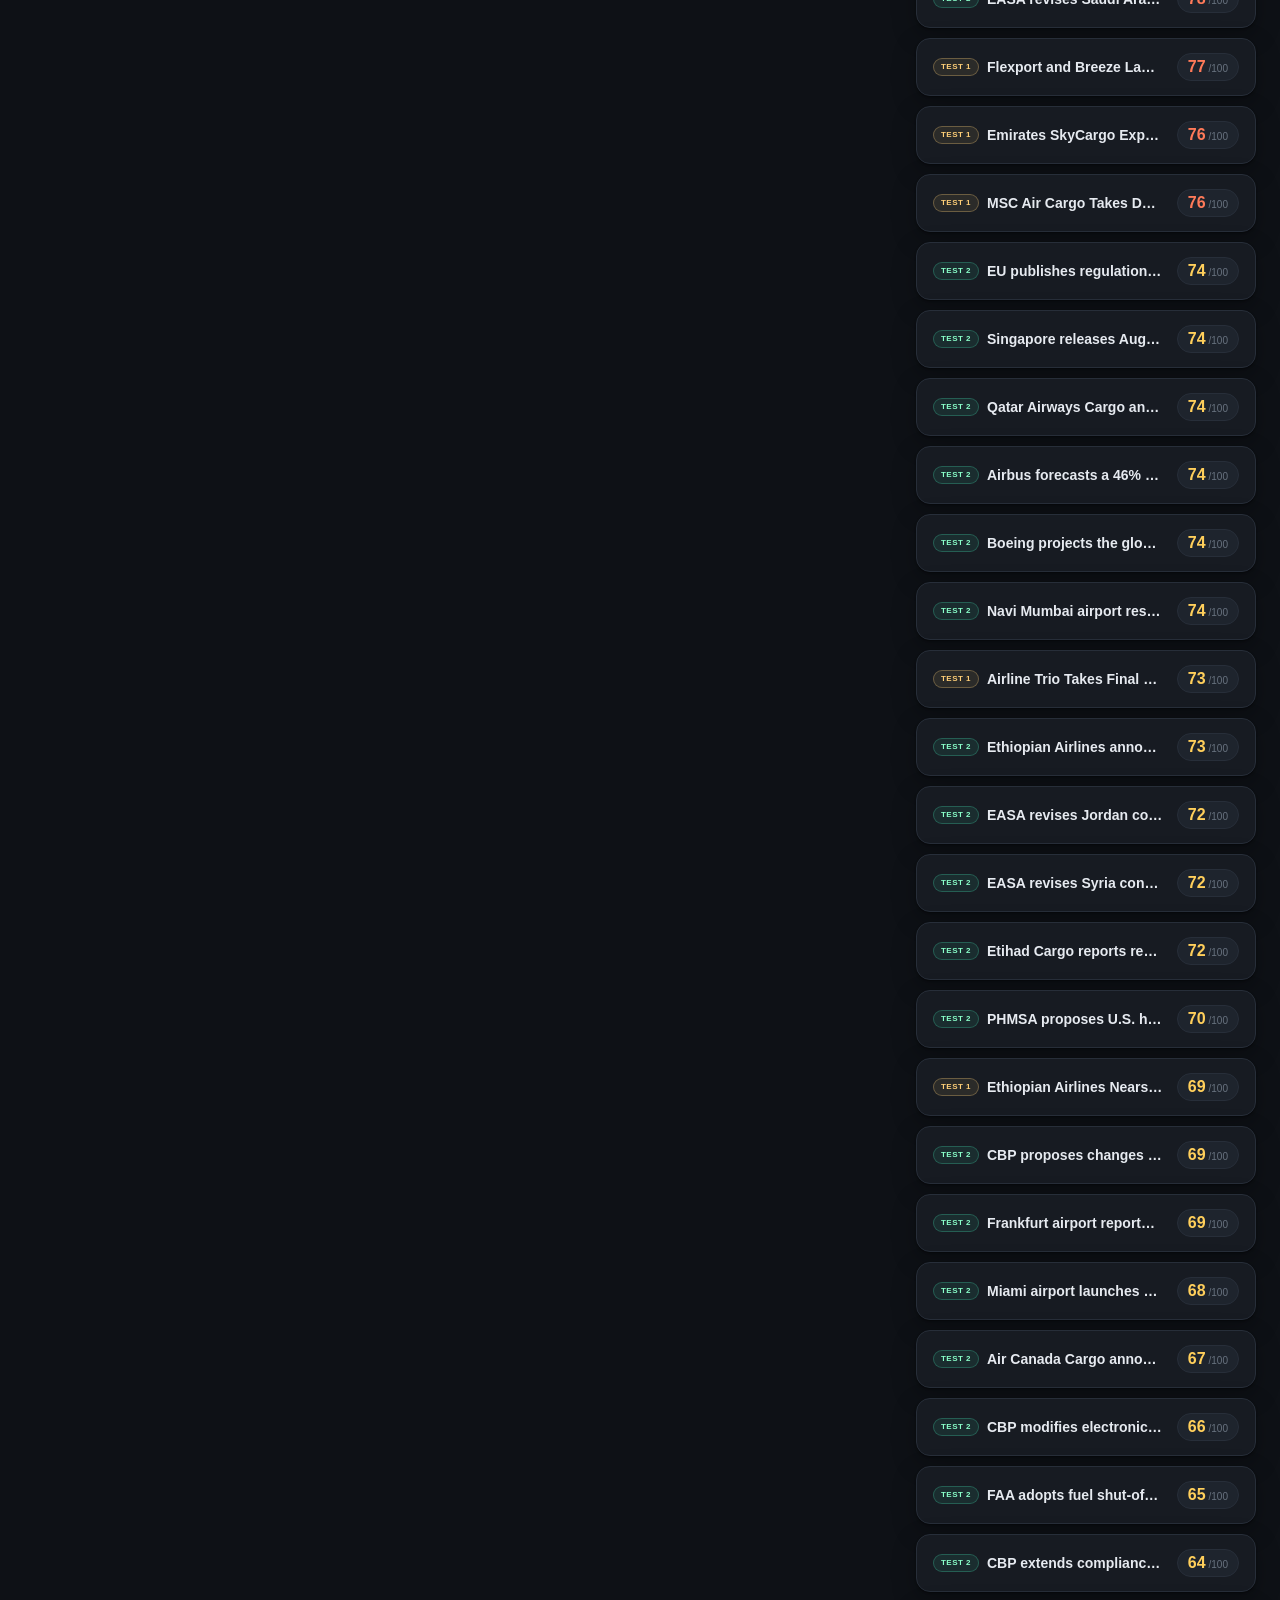
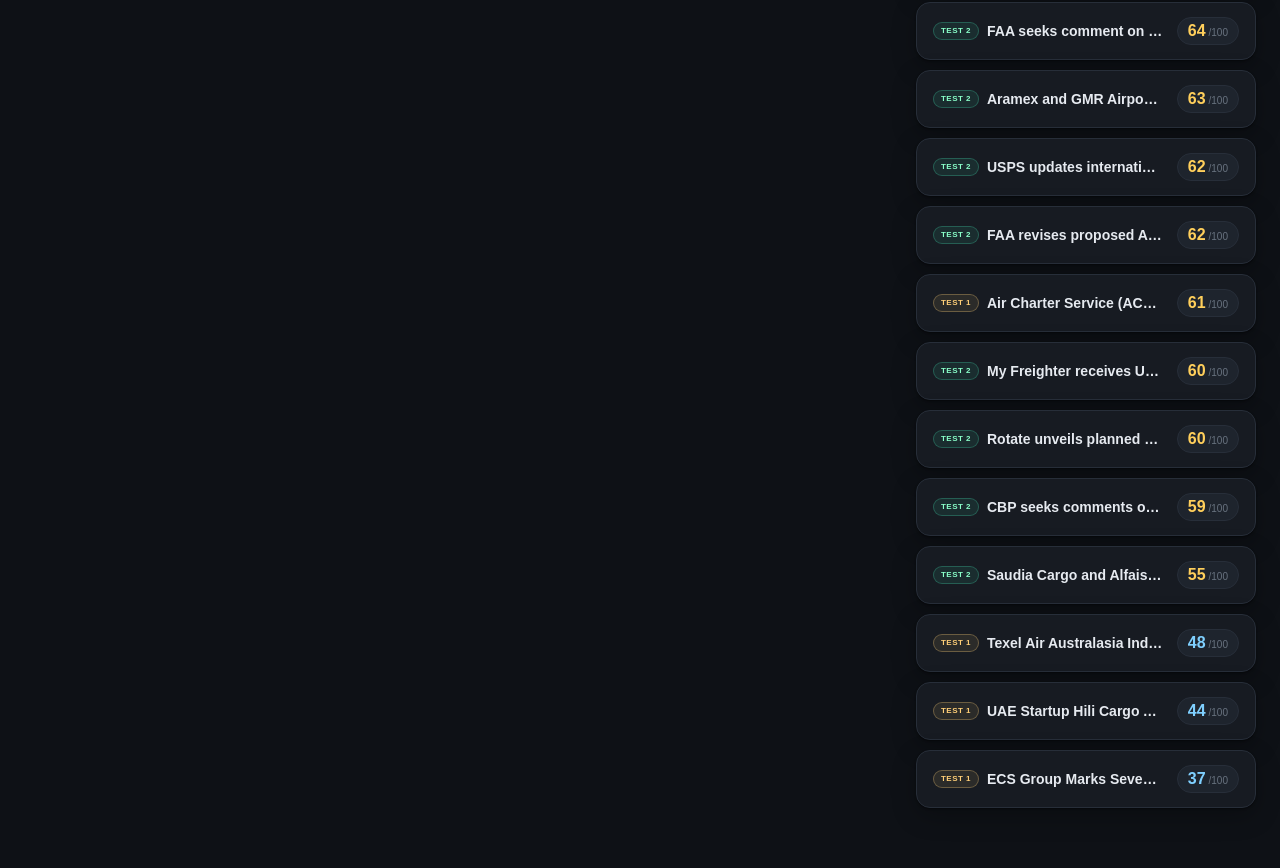
==== commit 110e7d10: "Combine Test 1 and Test 2 events" ====
--- a/index.html
+++ b/index.html
@@ -32,6 +32,14 @@
         <span class="filterbar__result" id="filterResult">Showing all events</span>
       </div>
       <div class="filterbar__controls">
+        <label class="filter-control">
+          <span class="filter-control__label">Test</span>
+          <select class="filter-control__select" id="testFilter">
+            <option value="">All tests</option>
+            <option value="test_1">Test 1</option>
+            <option value="test_2">Test 2</option>
+          </select>
+        </label>
         <label class="filter-control">
           <span class="filter-control__label">Theme</span>
           <select class="filter-control__select" id="themeFilter">
@@ -80,6 +88,8 @@
   </main>
 
   <script src="data.js"></script>
+  <script src="phase2-data.js"></script>
+  <script src="historical-review.js"></script>
   <script src="preferences.js"></script>
   <script src="app.js"></script>
 </body>
--- a/styles.css
+++ b/styles.css
@@ -873,3 +873,209 @@
   .topbar__meta { gap: 8px; }
   .chip { display: none; }
 }
+
+/* Keep the detail feedback action with the scores it evaluates. */
+.detail-scores .feedback-entry {
+  align-items: stretch;
+  flex-direction: column;
+  gap: 9px;
+  margin-top: 24px;
+  padding-top: 20px;
+  border-top: 1px solid var(--border);
+}
+.detail-scores .feedback-trigger { width: 100%; }
+.detail-scores .feedback-entry__status {
+  line-height: 1.45;
+  text-align: center;
+}
+
+/* ---------- Related cases ---------- */
+.related-cases {
+  margin-top: 26px;
+  padding-top: 22px;
+  border-top: 1px solid var(--border);
+}
+.related-cases__header {
+  display: flex;
+  align-items: center;
+  justify-content: space-between;
+  gap: 8px;
+  margin-bottom: 11px;
+}
+.related-cases__title {
+  margin: 0;
+  color: var(--text-dim);
+  font-size: 11px;
+  font-weight: 700;
+  letter-spacing: .07em;
+  text-transform: uppercase;
+}
+.related-cases__demo {
+  padding: 3px 6px;
+  color: #ffcf5b;
+  background: rgba(255,207,91,.09);
+  border: 1px solid rgba(255,207,91,.25);
+  border-radius: 999px;
+  font-size: 8px;
+  font-weight: 700;
+  letter-spacing: .04em;
+  text-transform: uppercase;
+  white-space: nowrap;
+}
+.related-cases__list {
+  display: flex;
+  flex-direction: column;
+  gap: 8px;
+}
+.related-case {
+  display: flex;
+  align-items: center;
+  justify-content: space-between;
+  gap: 9px;
+  min-width: 0;
+  padding: 10px;
+  color: var(--text);
+  background: var(--surface);
+  border: 1px solid var(--border);
+  border-radius: 9px;
+  text-decoration: none;
+  transition: border-color .18s ease, transform .18s ease;
+}
+.related-case:hover {
+  border-color: #3a4556;
+  transform: translateY(-1px);
+}
+.related-case:focus-visible {
+  outline: 2px solid var(--accent);
+  outline-offset: 2px;
+}
+.related-case__title {
+  display: -webkit-box;
+  min-width: 0;
+  overflow: hidden;
+  color: var(--text-dim);
+  font-size: 11px;
+  font-weight: 550;
+  line-height: 1.35;
+  -webkit-box-orient: vertical;
+  -webkit-line-clamp: 2;
+}
+.related-case__score {
+  min-width: 33px;
+  flex: none;
+  padding: 4px 6px;
+  background: var(--surface-2);
+  border: 1px solid var(--border);
+  border-radius: 999px;
+  font-size: 12px;
+  font-weight: 750;
+  text-align: center;
+}
+.related-case--unavailable { cursor: default; opacity: .62; }
+.related-case--unavailable:hover { border-color: var(--border); transform: none; }
+.related-case--unavailable .related-case__score {
+  font-size: 8px;
+  font-weight: 600;
+}
+.related-cases__empty {
+  margin: 0;
+  color: var(--text-faint);
+  font-size: 11px;
+  line-height: 1.45;
+}
+
+@media (max-width: 760px) {
+  .related-cases__list { display: grid; grid-template-columns: repeat(2, minmax(0, 1fr)); }
+}
+
+@media (max-width: 480px) {
+  .related-cases__list { grid-template-columns: 1fr; }
+}
+
+/* ---------- Test phase labels ---------- */
+.phase-badge {
+  display: inline-flex;
+  align-items: center;
+  width: fit-content;
+  padding: 3px 7px;
+  border: 1px solid;
+  border-radius: 999px;
+  font-size: 8px;
+  font-weight: 750;
+  letter-spacing: .06em;
+  line-height: 1.2;
+  text-transform: uppercase;
+  white-space: nowrap;
+}
+.phase-badge--test_1 {
+  color: #ffcf77;
+  background: rgba(255,207,119,.09);
+  border-color: rgba(255,207,119,.3);
+}
+.phase-badge--test_2 {
+  color: #8affc9;
+  background: rgba(63,208,165,.1);
+  border-color: rgba(63,208,165,.3);
+}
+.card__rank .phase-badge { margin-left: 5px; }
+.card--small__main {
+  display: flex;
+  align-items: center;
+  gap: 8px;
+  min-width: 0;
+}
+.card--small__main .phase-badge { flex: none; }
+.detail-event-meta {
+  display: flex;
+  align-items: center;
+  gap: 9px;
+  margin-bottom: 10px;
+}
+.detail-event-meta .detail-event-id { margin: 0; }
+.related-case__main {
+  display: flex;
+  flex-direction: column;
+  gap: 5px;
+  min-width: 0;
+}
+
+/* ---------- Calibration context ---------- */
+.calibration-note {
+  margin-top: 24px;
+  padding: 15px 16px;
+  background: rgba(91,140,255,.07);
+  border: 1px solid rgba(91,140,255,.2);
+  border-radius: 10px;
+}
+.calibration-note__title {
+  margin: 0 0 9px;
+  color: #a9c0ff;
+  font-size: 12px;
+  font-weight: 700;
+  letter-spacing: .05em;
+  text-transform: uppercase;
+}
+.calibration-note__scores {
+  display: flex;
+  flex-wrap: wrap;
+  gap: 7px;
+}
+.calibration-note__score {
+  padding: 4px 7px;
+  color: var(--text);
+  background: rgba(14,17,22,.42);
+  border-radius: 6px;
+  font-size: 10px;
+  font-weight: 650;
+  font-variant-numeric: tabular-nums;
+}
+.calibration-note__reason {
+  margin: 10px 0 0;
+  color: var(--text-dim);
+  font-size: 12px;
+  line-height: 1.55;
+}
+
+@media (max-width: 680px) {
+  .filter-control:last-of-type { grid-column: auto; }
+}
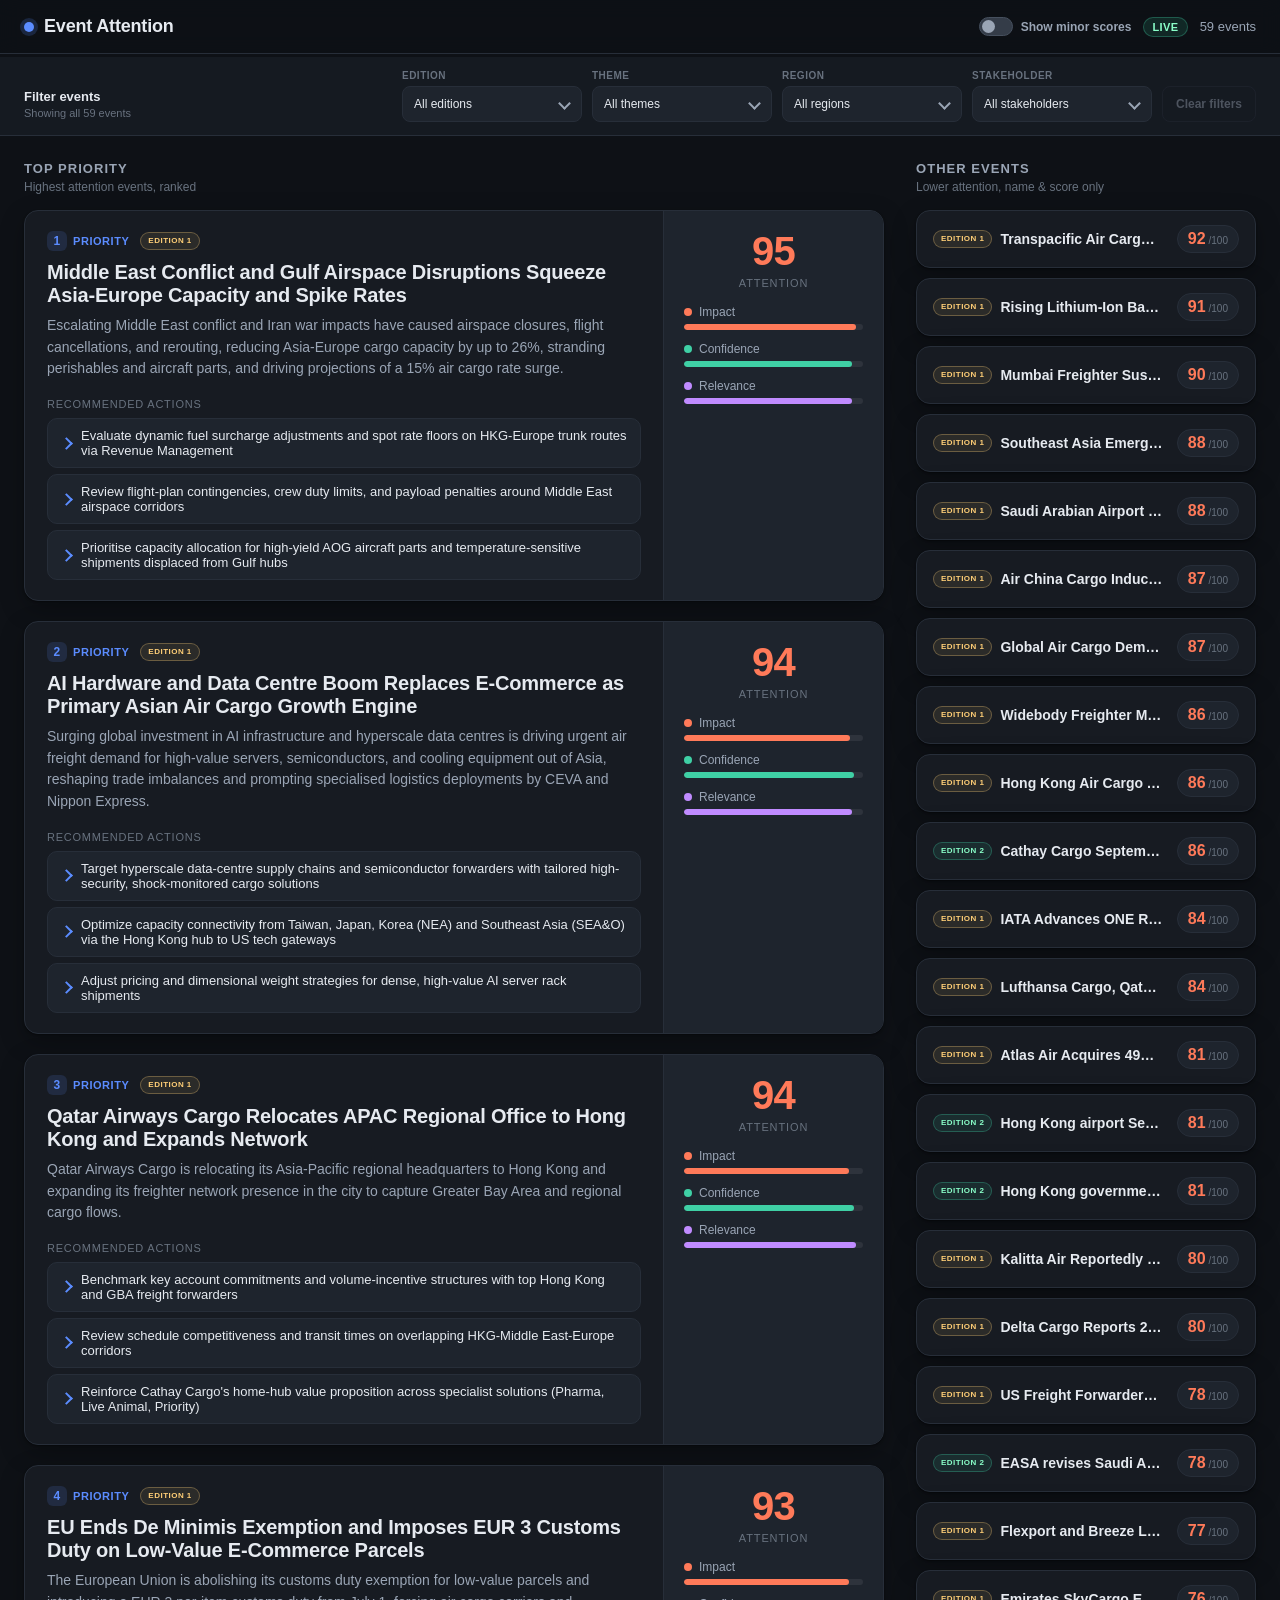
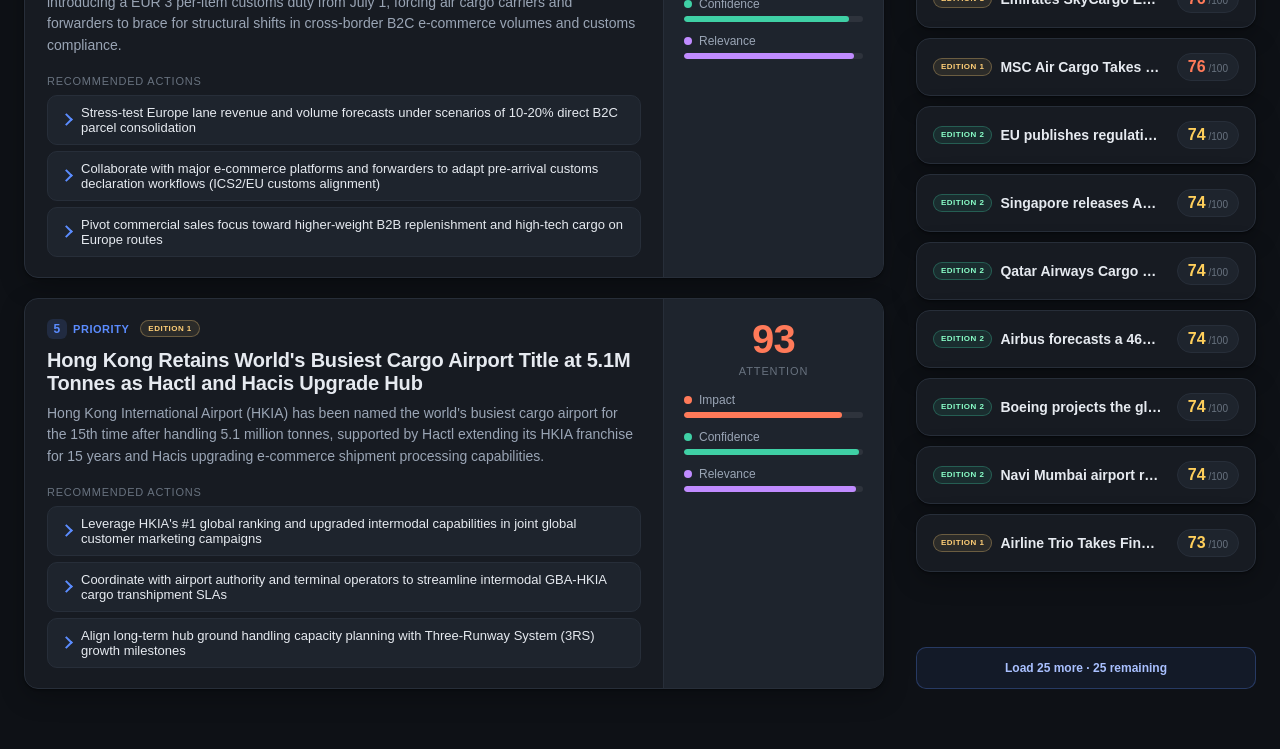
==== commit b318d82c: "Refine catalogue filters and pagination" ====
--- a/index.html
+++ b/index.html
@@ -32,39 +32,41 @@
         <span class="filterbar__result" id="filterResult">Showing all events</span>
       </div>
       <div class="filterbar__controls">
-        <label class="filter-control">
-          <span class="filter-control__label">Test</span>
-          <select class="filter-control__select" id="testFilter">
-            <option value="">All tests</option>
-            <option value="test_1">Test 1</option>
-            <option value="test_2">Test 2</option>
-          </select>
-        </label>
-        <label class="filter-control">
+        <div class="filter-control">
+          <span class="filter-control__label">Edition</span>
+          <details class="filter-menu">
+            <summary class="filter-menu__trigger" id="editionFilterSummary">All editions</summary>
+            <div class="filter-menu__options" id="editionFilter" role="group" aria-label="Edition"></div>
+          </details>
+        </div>
+        <div class="filter-control">
           <span class="filter-control__label">Theme</span>
-          <select class="filter-control__select" id="themeFilter">
-            <option value="">All themes</option>
-          </select>
-        </label>
-        <label class="filter-control">
+          <details class="filter-menu">
+            <summary class="filter-menu__trigger" id="themeFilterSummary">All themes</summary>
+            <div class="filter-menu__options" id="themeFilter" role="group" aria-label="Theme"></div>
+          </details>
+        </div>
+        <div class="filter-control">
           <span class="filter-control__label">Region</span>
-          <select class="filter-control__select" id="regionFilter">
-            <option value="">All regions</option>
-          </select>
-        </label>
-        <label class="filter-control">
+          <details class="filter-menu">
+            <summary class="filter-menu__trigger" id="regionFilterSummary">All regions</summary>
+            <div class="filter-menu__options" id="regionFilter" role="group" aria-label="Region"></div>
+          </details>
+        </div>
+        <div class="filter-control">
           <span class="filter-control__label">Stakeholder</span>
-          <select class="filter-control__select" id="stakeholderFilter">
-            <option value="">All stakeholders</option>
-          </select>
-        </label>
+          <details class="filter-menu">
+            <summary class="filter-menu__trigger" id="stakeholderFilterSummary">All stakeholders</summary>
+            <div class="filter-menu__options" id="stakeholderFilter" role="group" aria-label="Stakeholder"></div>
+          </details>
+        </div>
         <button class="filter-reset" id="filterReset" type="button" disabled>Clear filters</button>
       </div>
     </div>
   </section>
 
   <main class="layout" id="layout">
-    <!-- Priority column: top 3 big cards -->
+    <!-- Priority column: top 5 big cards -->
     <section class="priority" aria-label="Priority events">
       <div class="section-head">
         <h2 class="section-head__title">Top Priority</h2>
@@ -81,8 +83,11 @@
         <h2 class="section-head__title">Other Events</h2>
         <p class="section-head__sub">Lower attention, name &amp; score only</p>
       </div>
-      <div class="minor__list" id="minorList">
-        <!-- small cards injected here -->
+      <div class="minor__panel" id="minorPanel">
+        <div class="minor__list" id="minorList">
+          <!-- small cards injected here -->
+        </div>
+        <button class="load-more" id="loadMore" type="button" hidden>Load more</button>
       </div>
     </aside>
   </main>
--- a/styles.css
+++ b/styles.css
@@ -1079,3 +1079,190 @@
 @media (max-width: 680px) {
   .filter-control:last-of-type { grid-column: auto; }
 }
+
+/* ---------- Multi-select filter menus ---------- */
+.filter-menu {
+  position: relative;
+  width: 180px;
+}
+.filter-menu__trigger {
+  position: relative;
+  display: flex;
+  align-items: center;
+  width: 100%;
+  height: 36px;
+  padding: 0 30px 0 11px;
+  overflow: hidden;
+  color: var(--text);
+  background: var(--surface-2);
+  border: 1px solid var(--border);
+  border-radius: 8px;
+  font-size: 12px;
+  list-style: none;
+  text-overflow: ellipsis;
+  white-space: nowrap;
+  cursor: pointer;
+}
+.filter-menu__trigger::-webkit-details-marker { display: none; }
+.filter-menu__trigger::after {
+  content: "";
+  position: absolute;
+  right: 12px;
+  top: 12px;
+  width: 7px;
+  height: 7px;
+  border-right: 2px solid var(--text-dim);
+  border-bottom: 2px solid var(--text-dim);
+  transform: rotate(45deg);
+  transition: transform .15s ease;
+}
+.filter-menu[open] .filter-menu__trigger {
+  border-color: var(--accent);
+}
+.filter-menu[open] .filter-menu__trigger::after {
+  top: 16px;
+  transform: rotate(225deg);
+}
+.filter-menu__trigger:focus-visible {
+  outline: 2px solid var(--accent);
+  outline-offset: 2px;
+}
+.filter-menu__options {
+  position: absolute;
+  z-index: 30;
+  top: calc(100% + 7px);
+  left: 0;
+  width: max(100%, 220px);
+  max-height: 260px;
+  padding: 6px;
+  overflow-y: auto;
+  background: var(--surface-2);
+  border: 1px solid #3a4556;
+  border-radius: 10px;
+  box-shadow: 0 14px 34px rgba(0,0,0,.48);
+}
+.filter-control:last-of-type .filter-menu__options {
+  right: 0;
+  left: auto;
+}
+.filter-option {
+  display: grid;
+  grid-template-columns: 16px minmax(0, 1fr);
+  align-items: center;
+  gap: 9px;
+  padding: 8px;
+  border-radius: 7px;
+  color: var(--text-dim);
+  font-size: 12px;
+  line-height: 1.3;
+  cursor: pointer;
+}
+.filter-option:hover {
+  color: var(--text);
+  background: rgba(255,255,255,.05);
+}
+.filter-option__input {
+  position: absolute;
+  width: 1px;
+  height: 1px;
+  overflow: hidden;
+  clip: rect(0 0 0 0);
+  clip-path: inset(50%);
+}
+.filter-option__marker {
+  position: relative;
+  grid-column: 1;
+  width: 15px;
+  height: 15px;
+  background: var(--surface);
+  border: 1px solid #46505e;
+  border-radius: 4px;
+}
+.filter-option__text { grid-column: 2; }
+.filter-option__input:checked + .filter-option__marker {
+  background: var(--accent);
+  border-color: var(--accent);
+}
+.filter-option__input:checked + .filter-option__marker::after {
+  content: "";
+  position: absolute;
+  left: 4px;
+  top: 1px;
+  width: 4px;
+  height: 8px;
+  border-right: 2px solid #fff;
+  border-bottom: 2px solid #fff;
+  transform: rotate(45deg);
+}
+.filter-option__input:focus-visible + .filter-option__marker {
+  outline: 2px solid var(--accent);
+  outline-offset: 2px;
+}
+
+/* ---------- Paged minor events ---------- */
+.minor__panel {
+  display: flex;
+  flex-direction: column;
+}
+.load-more {
+  width: 100%;
+  min-height: 42px;
+  margin-top: auto;
+  padding: 10px 14px;
+  color: #a9c0ff;
+  background: rgba(91,140,255,.08);
+  border: 1px solid rgba(91,140,255,.28);
+  border-radius: 10px;
+  font: inherit;
+  font-size: 12px;
+  font-weight: 650;
+  cursor: pointer;
+}
+.load-more:hover {
+  color: #fff;
+  background: rgba(91,140,255,.15);
+  border-color: var(--accent);
+}
+.load-more:focus-visible {
+  outline: 2px solid var(--accent);
+  outline-offset: 3px;
+}
+.card--measure {
+  visibility: hidden;
+  transition: none;
+}
+
+/* ---------- Related-case basis labels ---------- */
+.related-case__meta {
+  display: flex;
+  align-items: center;
+  flex-wrap: wrap;
+  gap: 5px;
+}
+.related-case__basis {
+  color: var(--text-faint);
+  font-size: 7px;
+  font-weight: 700;
+  letter-spacing: .04em;
+  text-transform: uppercase;
+}
+.related-case__basis--theme-match { color: #b9a1ff; }
+.related-case__basis--suggested { color: #7fd0ff; }
+
+@media (max-width: 1050px) {
+  .filter-menu { width: 100%; }
+}
+
+@media (max-width: 680px) {
+  .filter-menu__options {
+    width: min(260px, calc(100vw - 32px));
+  }
+  .filterbar__controls .filter-control:nth-of-type(even) .filter-menu__options {
+    right: 0;
+    left: auto;
+  }
+}
+
+@media (max-width: 900px) {
+  .minor__panel { min-height: 0 !important; }
+}
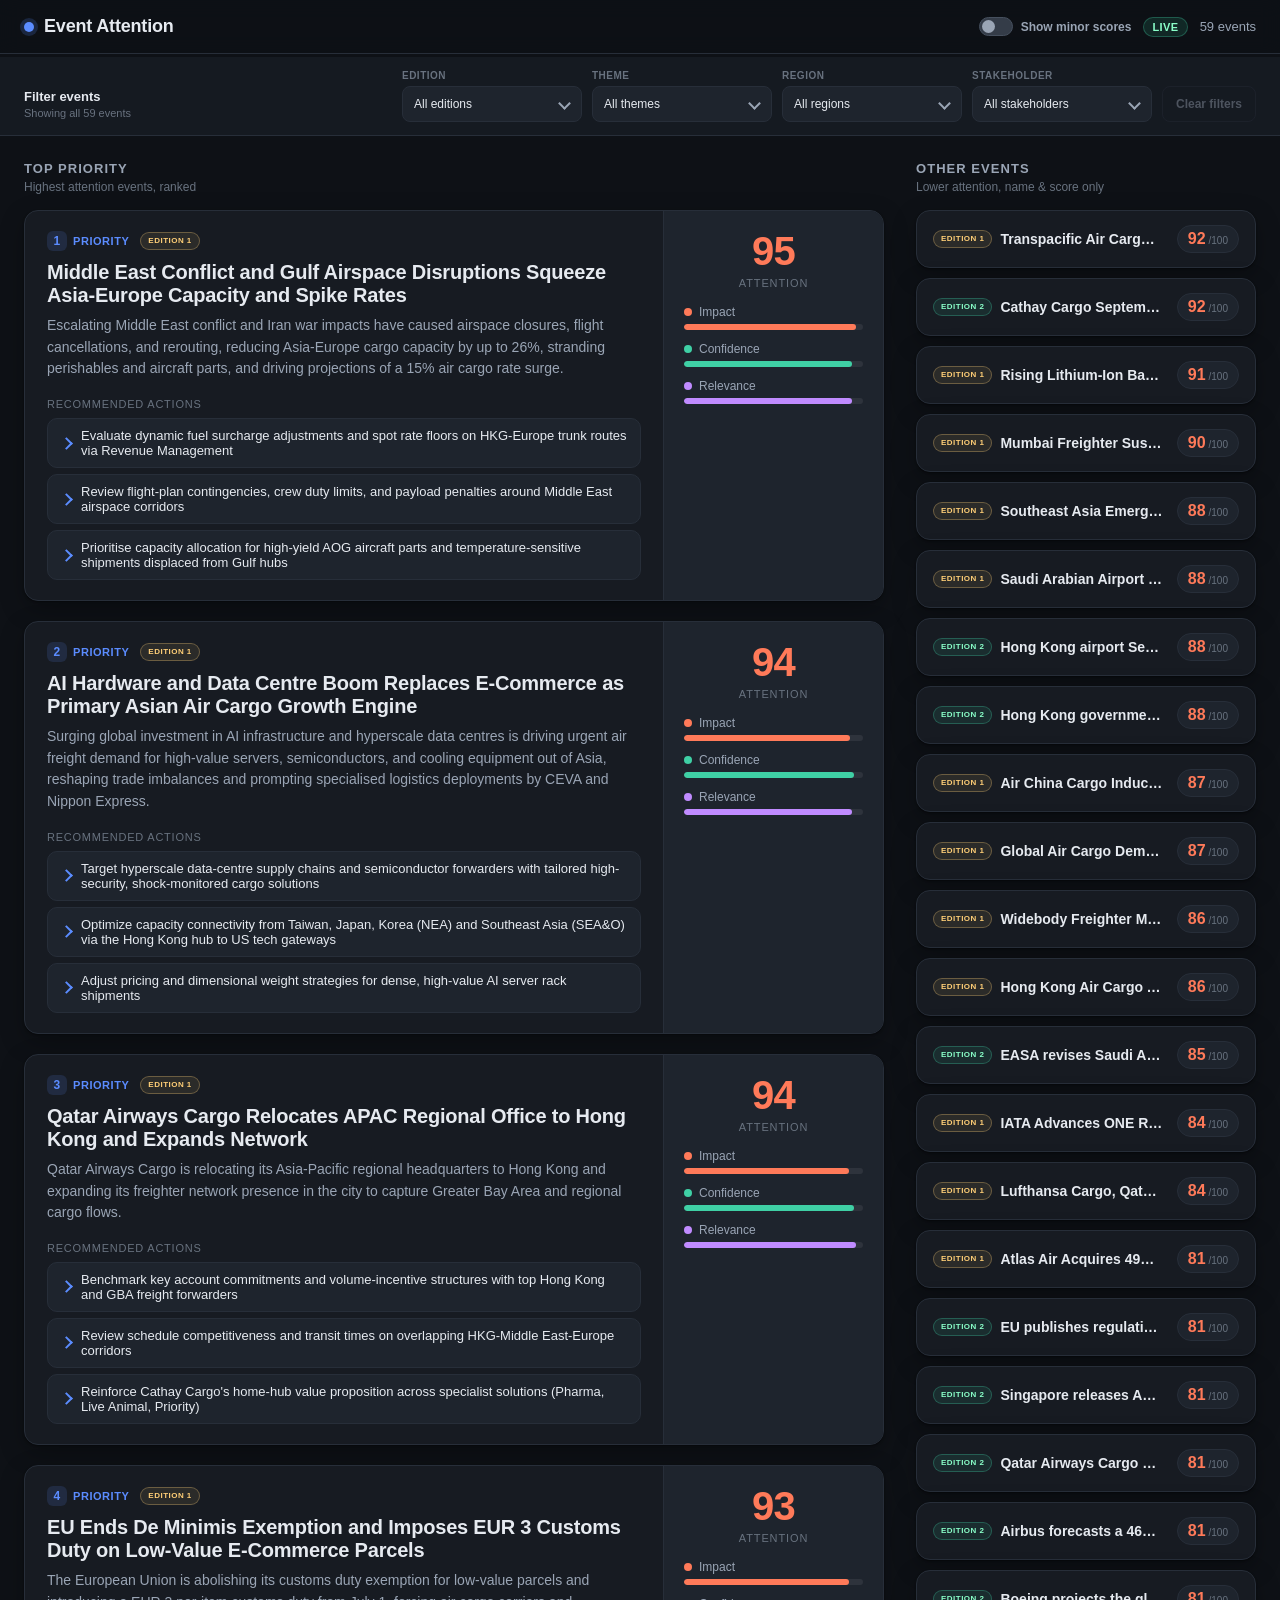
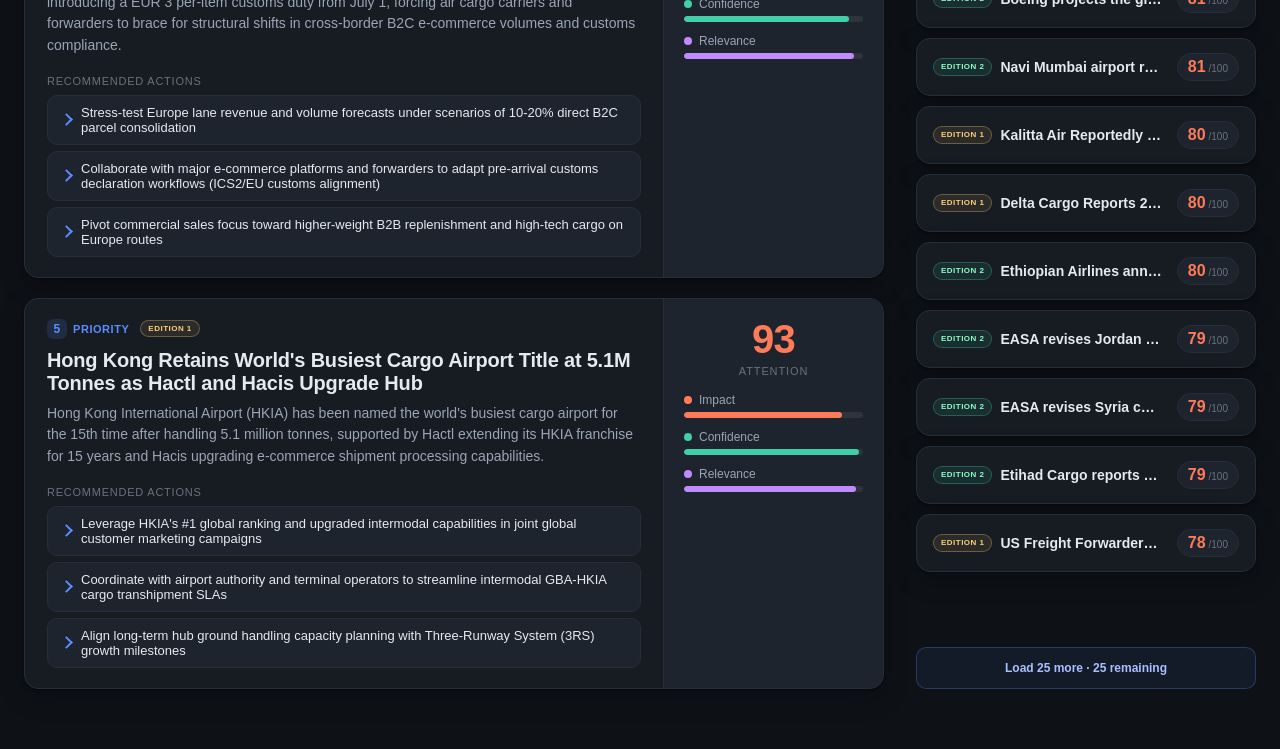
==== commit aba09a2b: "Refine detail navigation and edition scores" ====
--- a/index.html
+++ b/index.html
@@ -95,6 +95,7 @@
   <script src="data.js"></script>
   <script src="phase2-data.js"></script>
   <script src="historical-review.js"></script>
+  <script src="prototype-config.js"></script>
   <script src="preferences.js"></script>
   <script src="app.js"></script>
 </body>
--- a/styles.css
+++ b/styles.css
@@ -1266,3 +1266,23 @@
 @media (max-width: 900px) {
   .minor__panel { min-height: 0 !important; }
 }
+
+/* Filterable detail tags */
+.region-tag,
+.stakeholder-tag {
+  color: inherit;
+  text-decoration: none;
+  cursor: pointer;
+  transition: border-color .16s ease, background .16s ease, transform .16s ease;
+}
+.region-tag:hover,
+.stakeholder-tag:hover {
+  border-color: var(--accent);
+  background: rgba(91,140,255,.18);
+  transform: translateY(-1px);
+}
+.region-tag:focus-visible,
+.stakeholder-tag:focus-visible {
+  outline: 2px solid var(--accent);
+  outline-offset: 3px;
+}
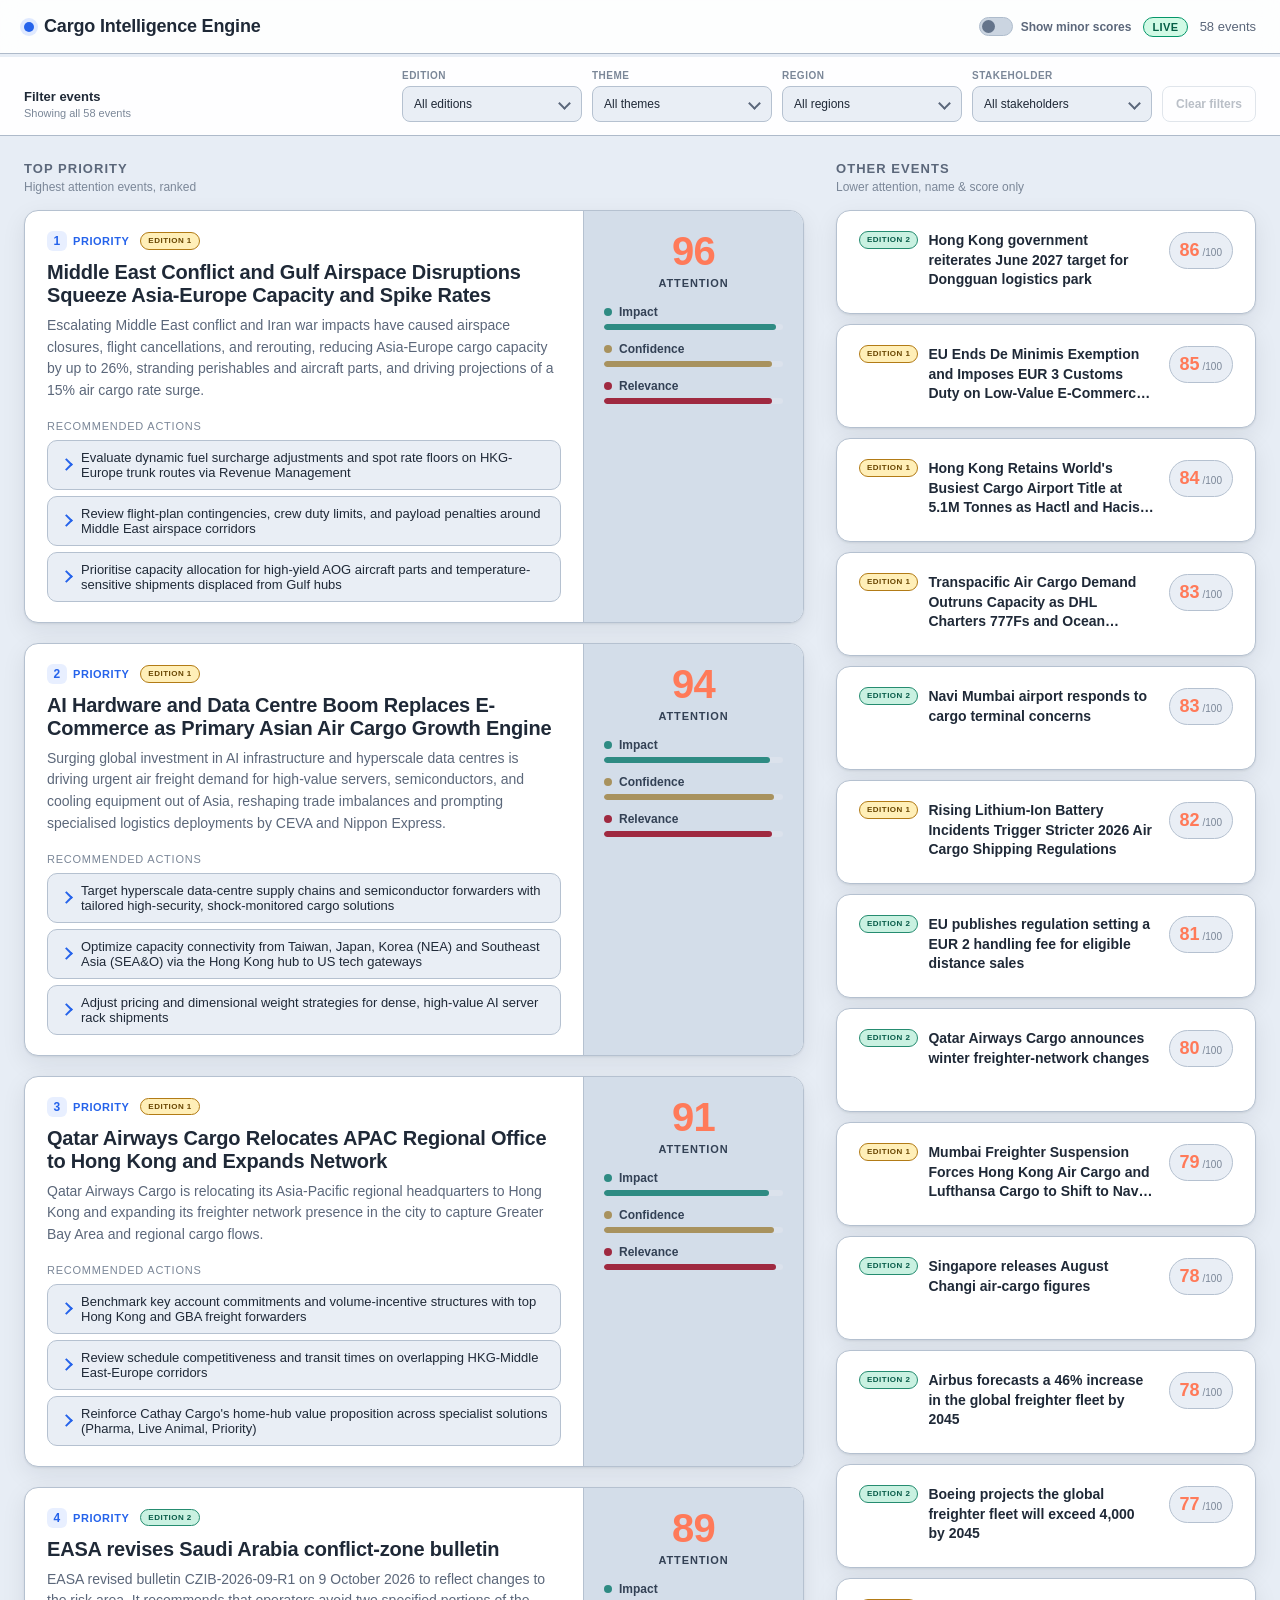
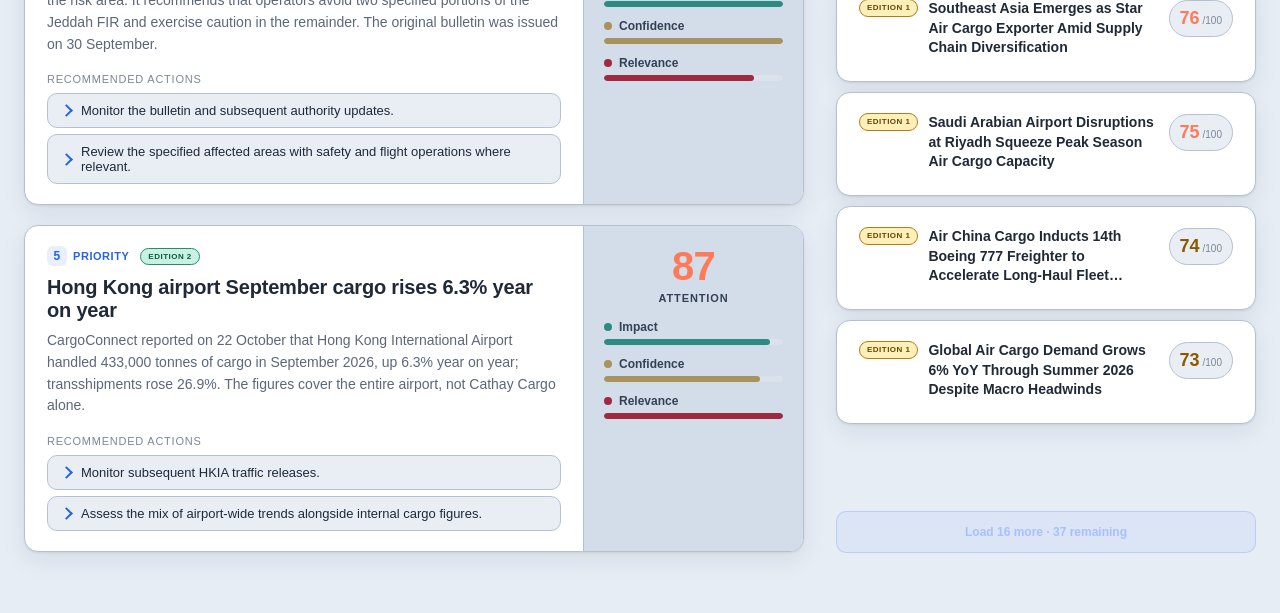
==== commit ef0e5304: "Refine engine header and minor cards" ====
--- a/index.html
+++ b/index.html
@@ -11,7 +11,7 @@
     <div class="topbar__inner">
       <div class="brand">
         <span class="brand__dot"></span>
-        <h1 class="brand__title">Event Attention</h1>
+        <h1 class="brand__title">Cargo Intelligence Engine</h1>
       </div>
       <div class="topbar__meta">
         <label class="score-toggle">
--- a/styles.css
+++ b/styles.css
@@ -1286,3 +1286,174 @@
   outline: 2px solid var(--accent);
   outline-offset: 3px;
 }
+
+/* ---------- Light display theme ---------- */
+:root {
+  color-scheme: light;
+  --bg: #f4f7fb;
+  --surface: #ffffff;
+  --surface-2: #eef2f7;
+  --border: #d7dee8;
+  --text: #1f2937;
+  --text-dim: #5b677a;
+  --text-faint: #7b8798;
+  --accent: #2563eb;
+  --impact: #2e8b83;
+  --confidence: #a8925e;
+  --relevance: #9f2940;
+  --shadow: 0 1px 2px rgba(15,23,42,.08), 0 8px 24px rgba(15,23,42,.08);
+}
+
+body { background: var(--bg); color: var(--text); }
+.topbar {
+  background: rgba(255,255,255,.9);
+  border-bottom-color: var(--border);
+}
+.filterbar {
+  background: rgba(255,255,255,.94);
+  border-bottom-color: var(--border);
+}
+.card,
+.detail-card,
+.feedback-dialog { box-shadow: var(--shadow); }
+.card--clickable:hover,
+.card--big:hover,
+.card--small:hover { border-color: #9fb1c8; }
+.attention,
+.detail-scores { background: var(--surface-2); }
+.subscore__track,
+.detail-score-row__track { background: #dbe2ec; }
+.card--small__score,
+.actions__item,
+.related-case,
+.filter-menu__options,
+.feedback-score,
+.feedback-comment__input,
+.filter-empty { background: var(--surface-2); }
+.feedback-dialog { background: var(--surface); border-color: #b9c6d6; }
+.feedback-dialog::backdrop { background: rgba(15,23,42,.35); }
+.feedback-score__range { background: linear-gradient(to right, var(--slider-color) 0, var(--slider-color) var(--slider-progress), #cbd5e1 var(--slider-progress), #cbd5e1 100%); }
+.score-toggle__switch { background: #cbd5e1; border-color: #aebccc; }
+.score-toggle__switch::after { background: #64748b; }
+.score-toggle__input:checked + .score-toggle__switch { background: #bfdbfe; border-color: var(--accent); }
+.related-case:hover { border-color: #9fb1c8; }
+.filter-menu__trigger { background: var(--surface-2); border-color: var(--border); }
+.filter-menu__options { border-color: #b9c6d6; box-shadow: 0 14px 34px rgba(15,23,42,.16); }
+.filter-option__marker { background: var(--surface); border-color: #aebccc; }
+.source-link { color: #1d4ed8; }
+.source-link:hover { color: #1e40af; }
+.feedback-trigger,
+.feedback-button--submit,
+.detail-button { background: #2563eb; }
+.feedback-trigger:hover,
+.feedback-button--submit:hover,
+.detail-button:hover { background: #1d4ed8; }
+
+/* Stronger light-mode contrast */
+:root {
+  --bg: #e7edf5;
+  --surface-2: #e9eef5;
+  --border: #b5c1d0;
+}
+.card,
+.detail-card,
+.filter-menu__trigger,
+.filter-menu__options,
+.card--small__score,
+.related-case,
+.feedback-score,
+.feedback-comment__input {
+  border-color: var(--border);
+}
+.topbar,
+.filterbar { border-bottom-color: #aebaca; }
+
+/* High-contrast edition badges */
+.phase-badge--test_1 {
+  color: #684500;
+  background: #ffefb8;
+  border-color: #b27b16;
+}
+.phase-badge--test_2 {
+  color: #075b48;
+  background: #c9f1e1;
+  border-color: #258c70;
+}
+
+/* Stronger score-panel separation and light-mode score contrast */
+.attention,
+.detail-scores {
+  background: #d3dde9;
+}
+.tone-mid,
+.card--small__score.tone-mid {
+  color: #8a5a00;
+}
+
+/* ---------- Score and compact-card readability ---------- */
+.attention__value {
+  font-weight: 800;
+}
+.attention__label {
+  color: #334155;
+  font-weight: 800;
+}
+.subscore__name {
+  color: #334155;
+  font-weight: 650;
+}
+.subscore__val {
+  color: #172033;
+  font-weight: 800;
+}
+
+.card--small {
+  min-height: 76px;
+  padding: 17px 18px;
+  align-items: flex-start;
+}
+.card--small__main {
+  align-items: flex-start;
+}
+.card--small__name {
+  display: -webkit-box;
+  font-size: 15px;
+  font-weight: 650;
+  line-height: 1.35;
+  white-space: normal;
+  -webkit-box-orient: vertical;
+  -webkit-line-clamp: 2;
+}
+.card--small__score {
+  margin-top: 1px;
+  font-weight: 800;
+}
+
+/* ---------- Larger minor cards and header contrast ---------- */
+@media (min-width: 901px) {
+  .layout { grid-template-columns: minmax(0, 1fr) 420px; }
+}
+.card--small {
+  min-height: 104px;
+  padding: 20px 22px;
+}
+.card--small__main {
+  gap: 10px;
+}
+.card--small__name {
+  font-size: 14px;
+  line-height: 1.4;
+  -webkit-line-clamp: 3;
+}
+.card--small__score {
+  min-width: 50px;
+  padding: 7px 10px;
+  font-size: 18px;
+}
+.card--small__score small { font-size: 10px; }
+.chip {
+  color: #065f46;
+  background: #d1fae5;
+  border-color: #059669;
+  font-weight: 800;
+}
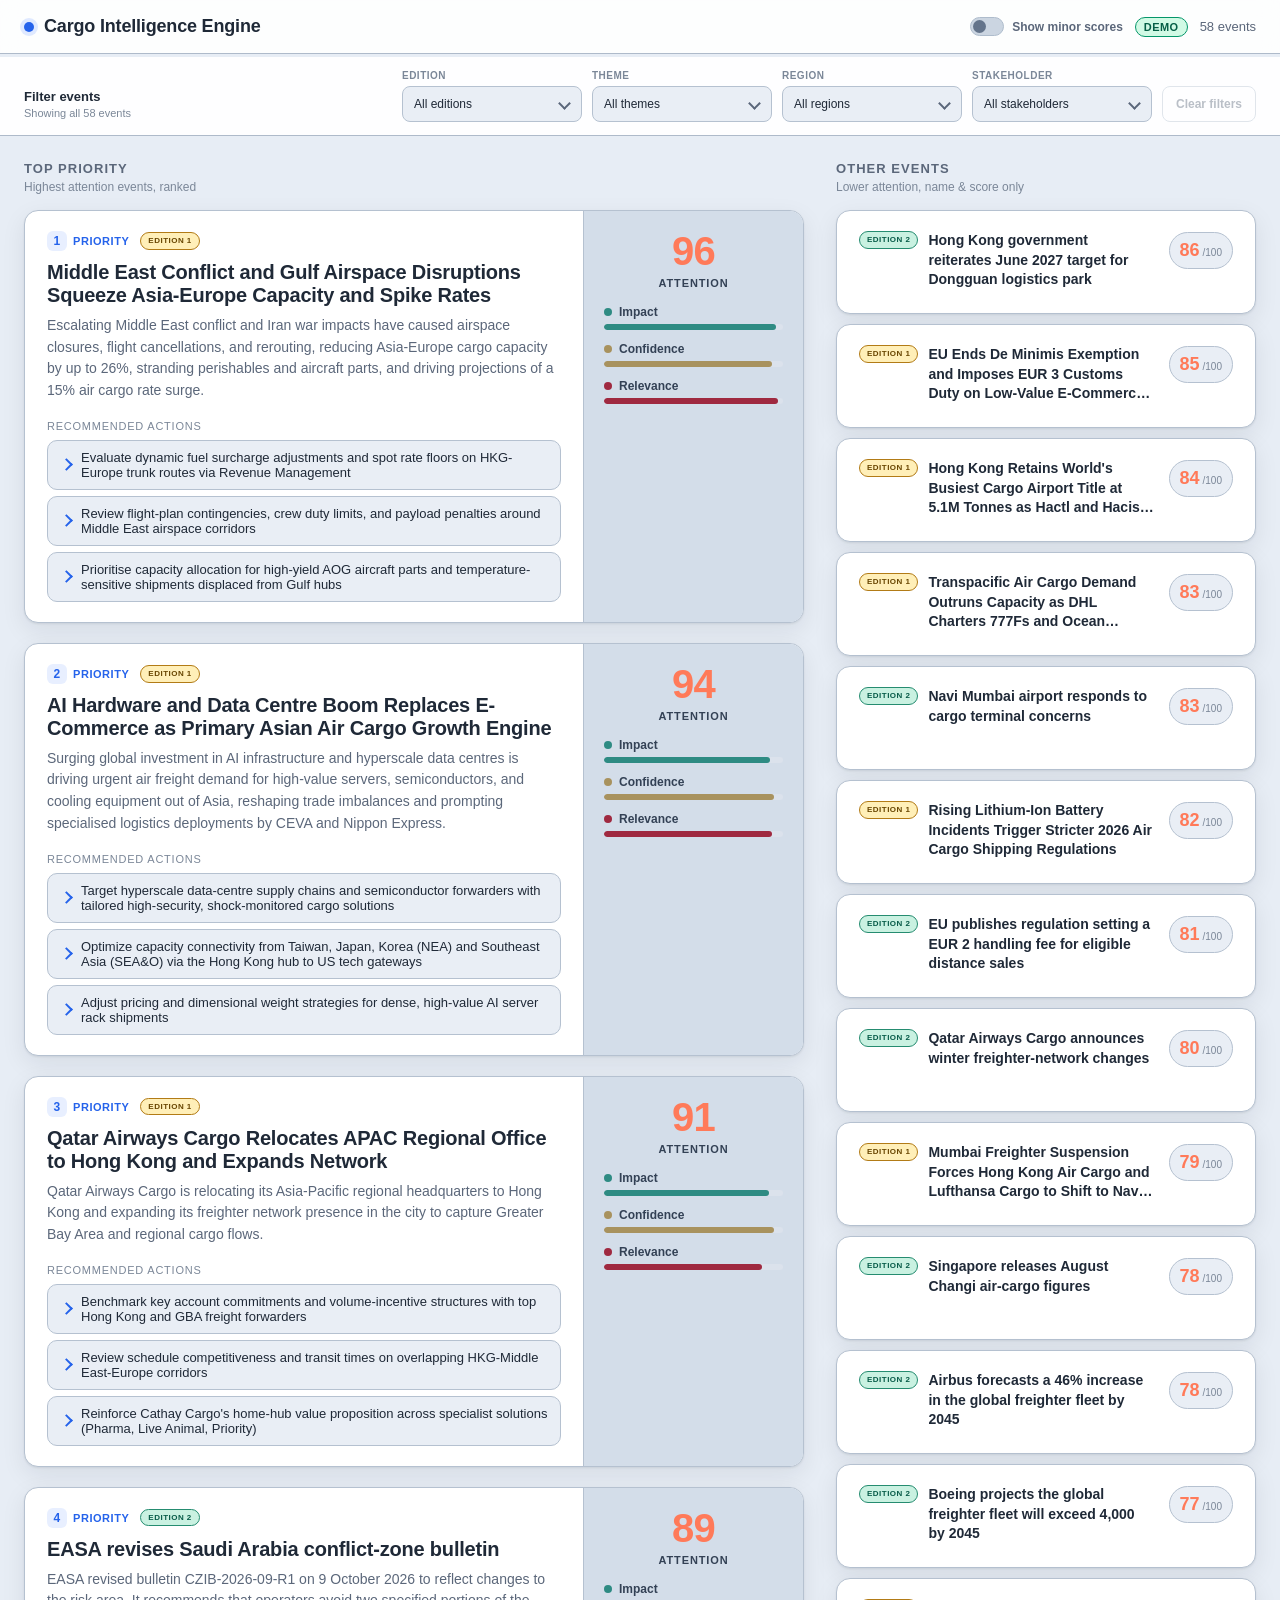
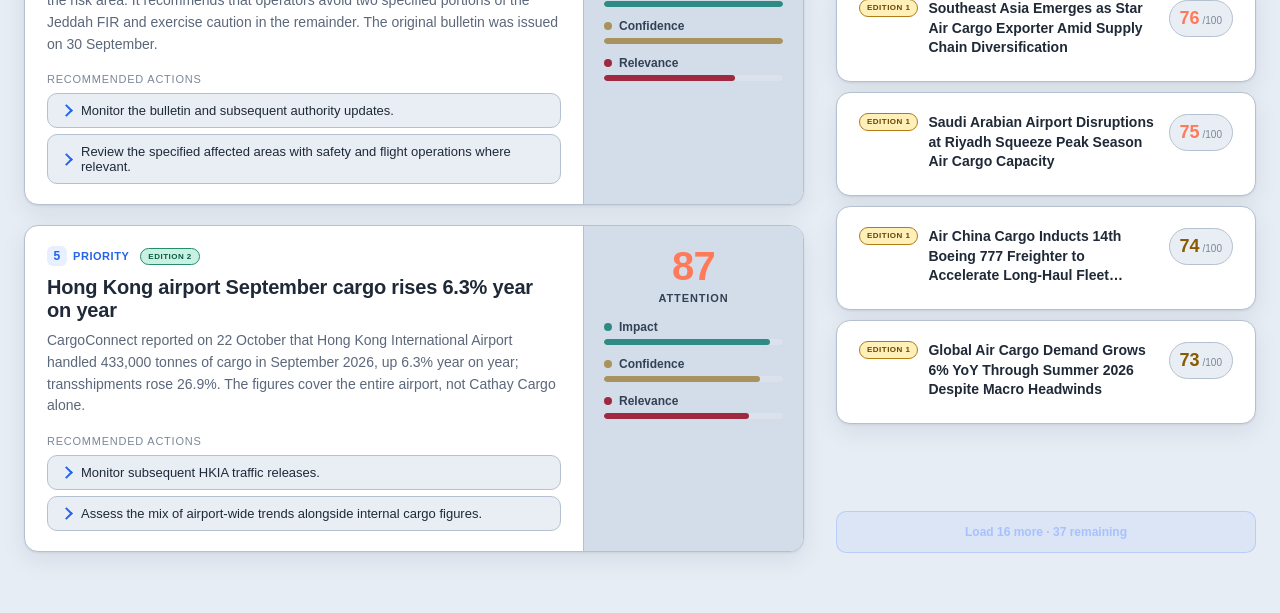
==== commit 9bbbbc1f: "Align pillar scores with attention" ====
--- a/index.html
+++ b/index.html
@@ -19,7 +19,7 @@
           <span class="score-toggle__switch" aria-hidden="true"></span>
           <span class="score-toggle__label">Show minor scores</span>
         </label>
-        <span class="chip">Live</span>
+        <span class="chip">Demo</span>
         <span class="topbar__count" id="eventCount">0 events</span>
       </div>
     </div>
